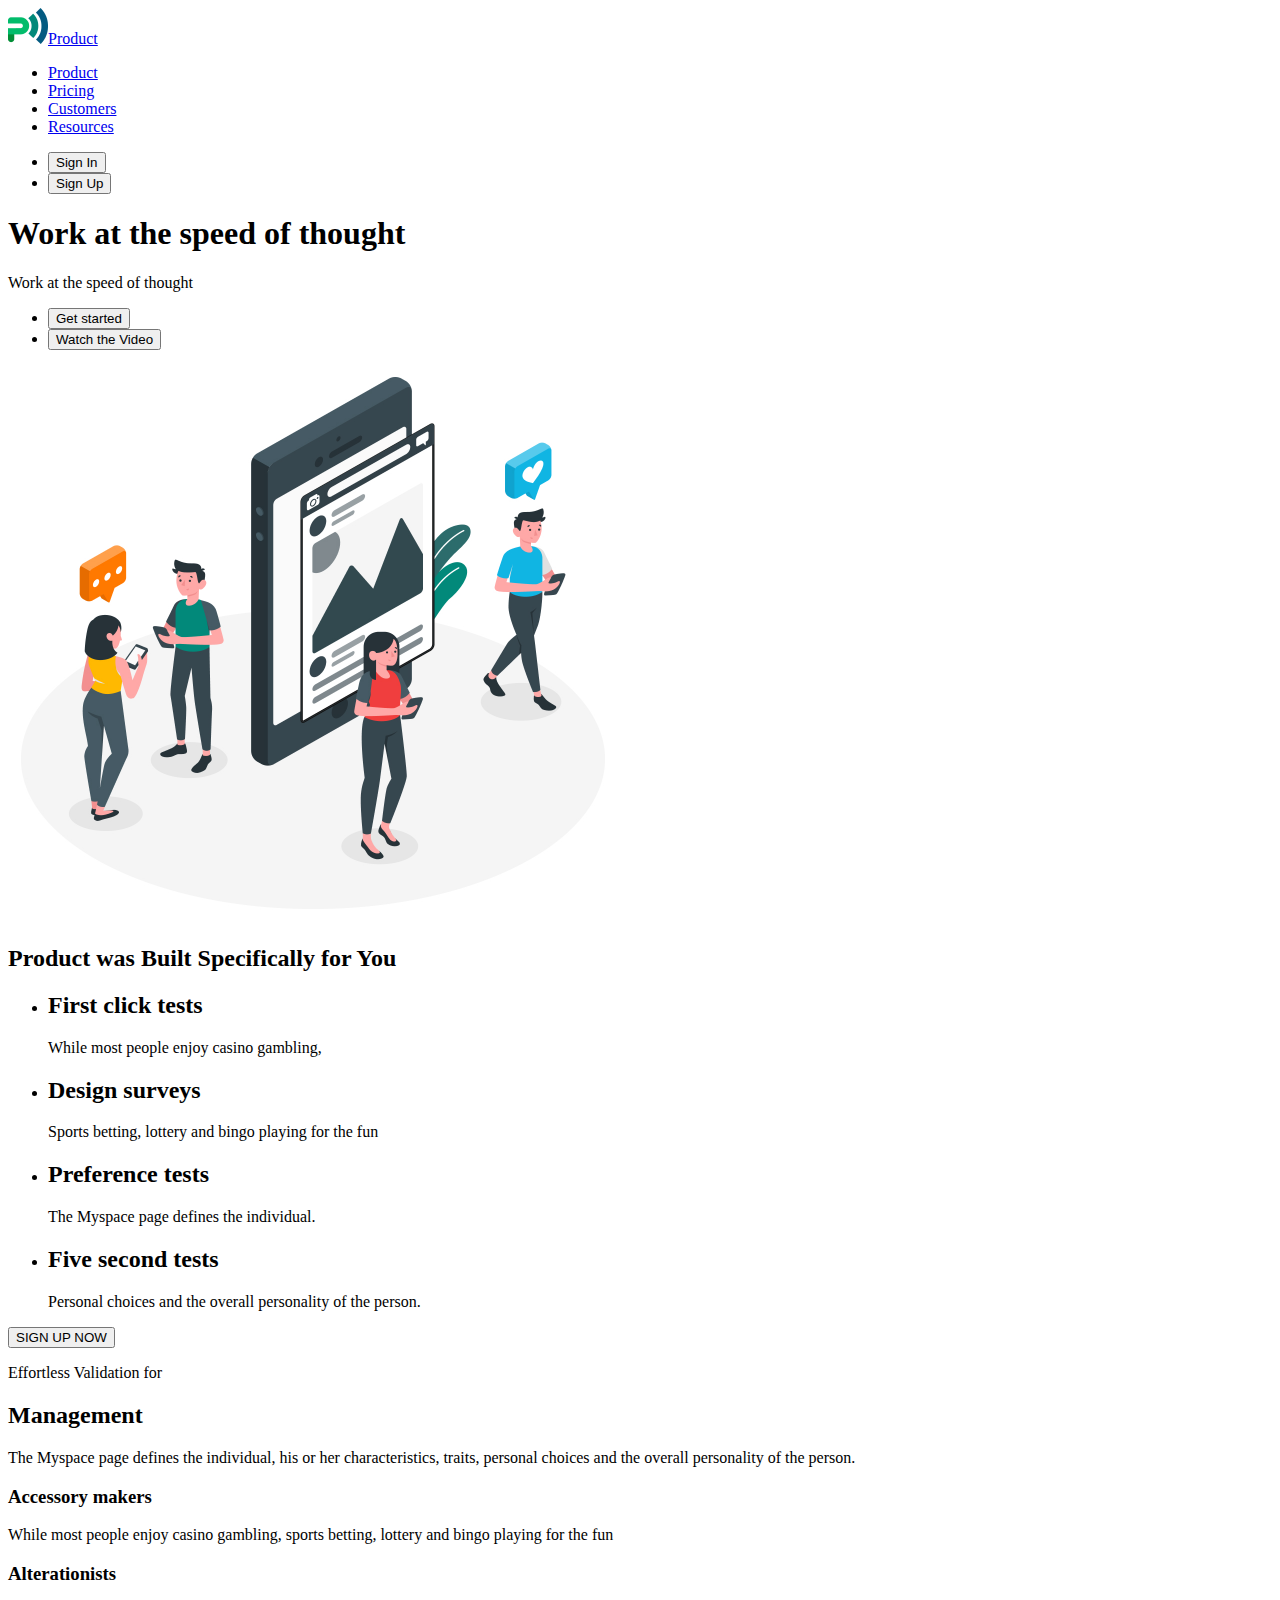
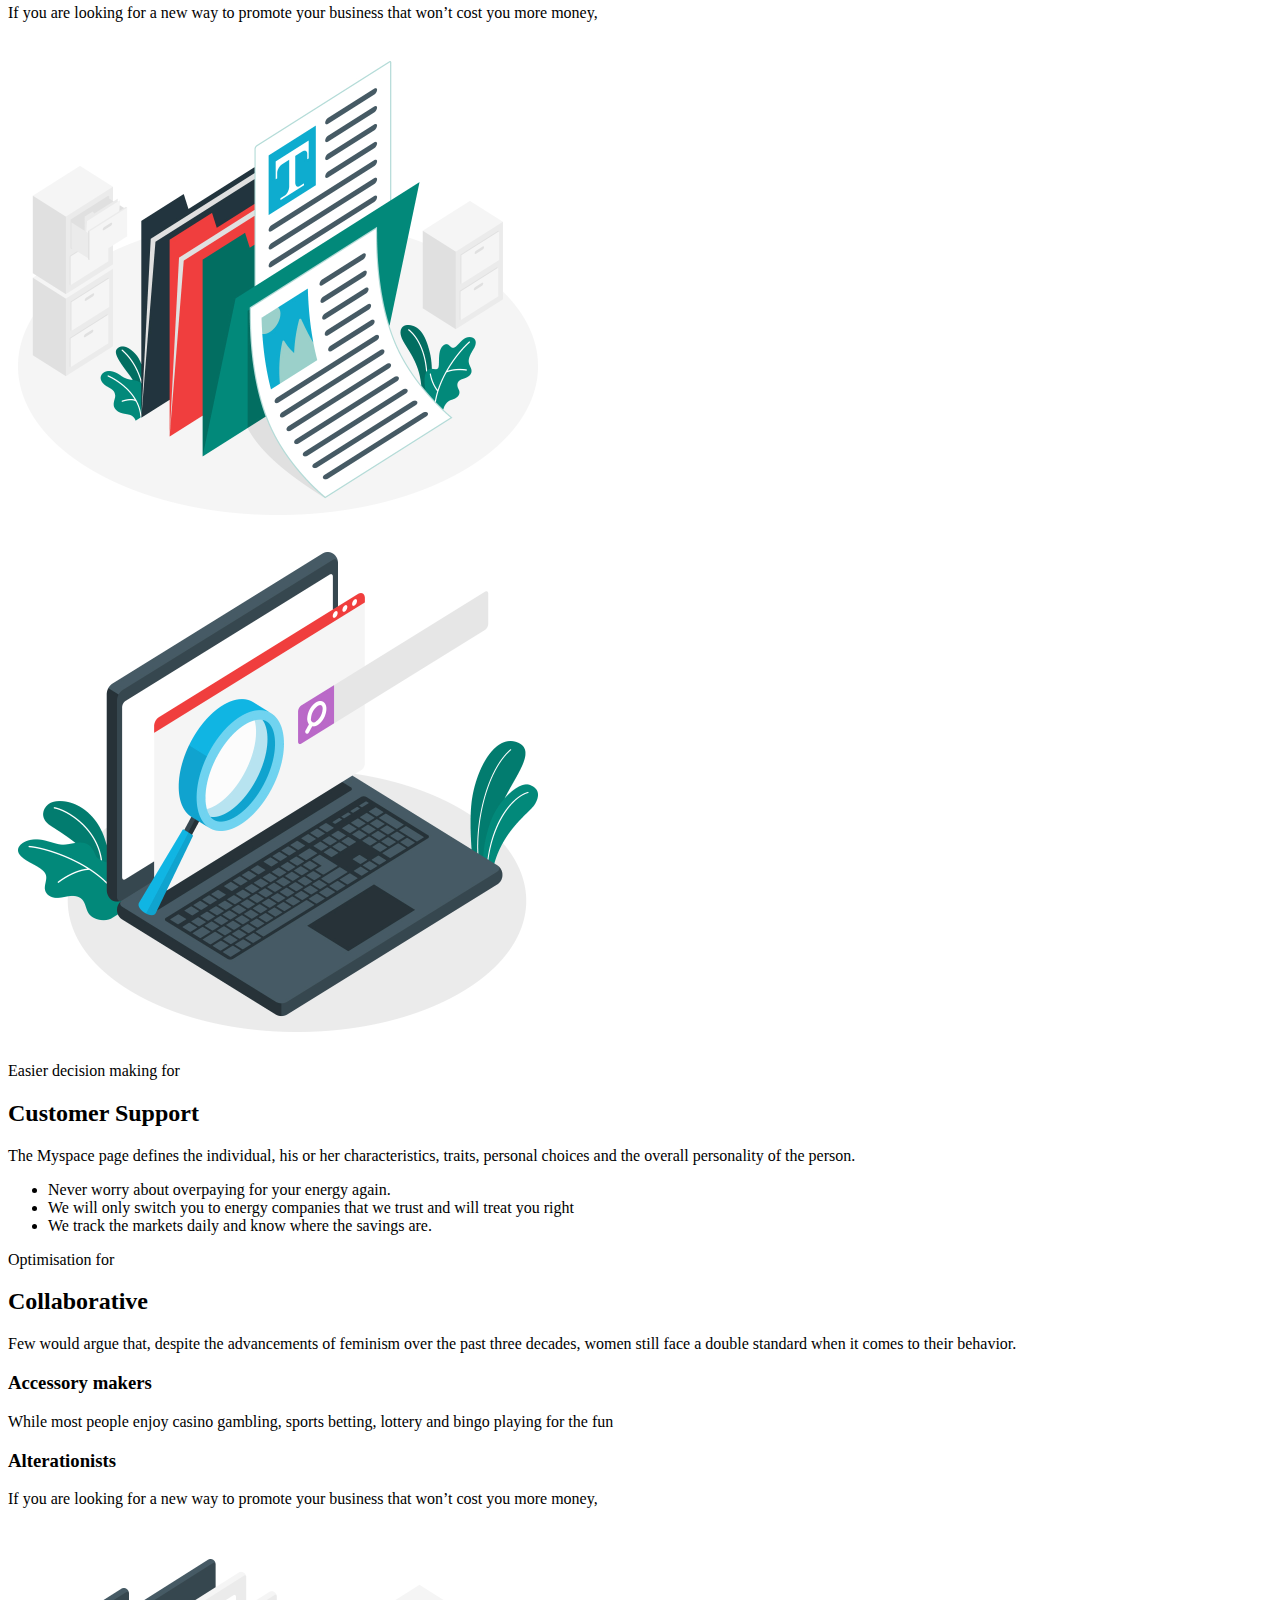
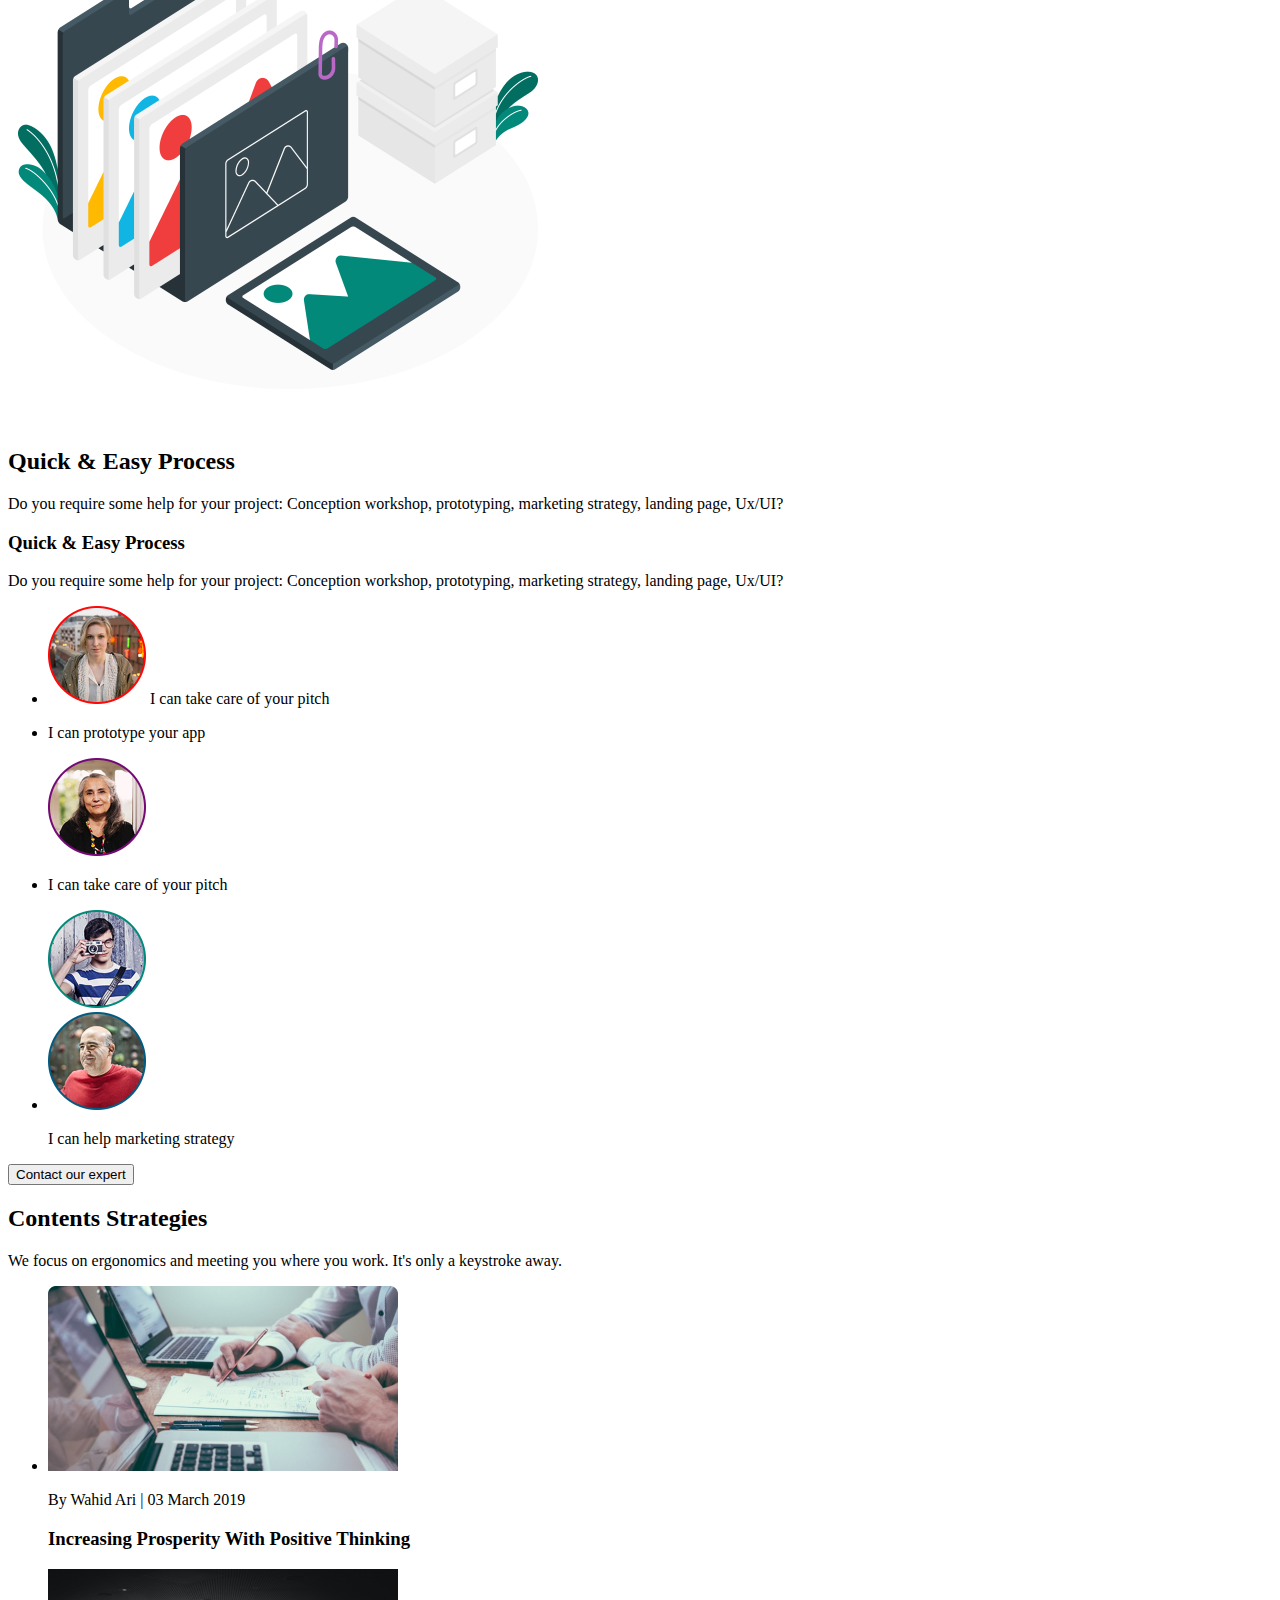
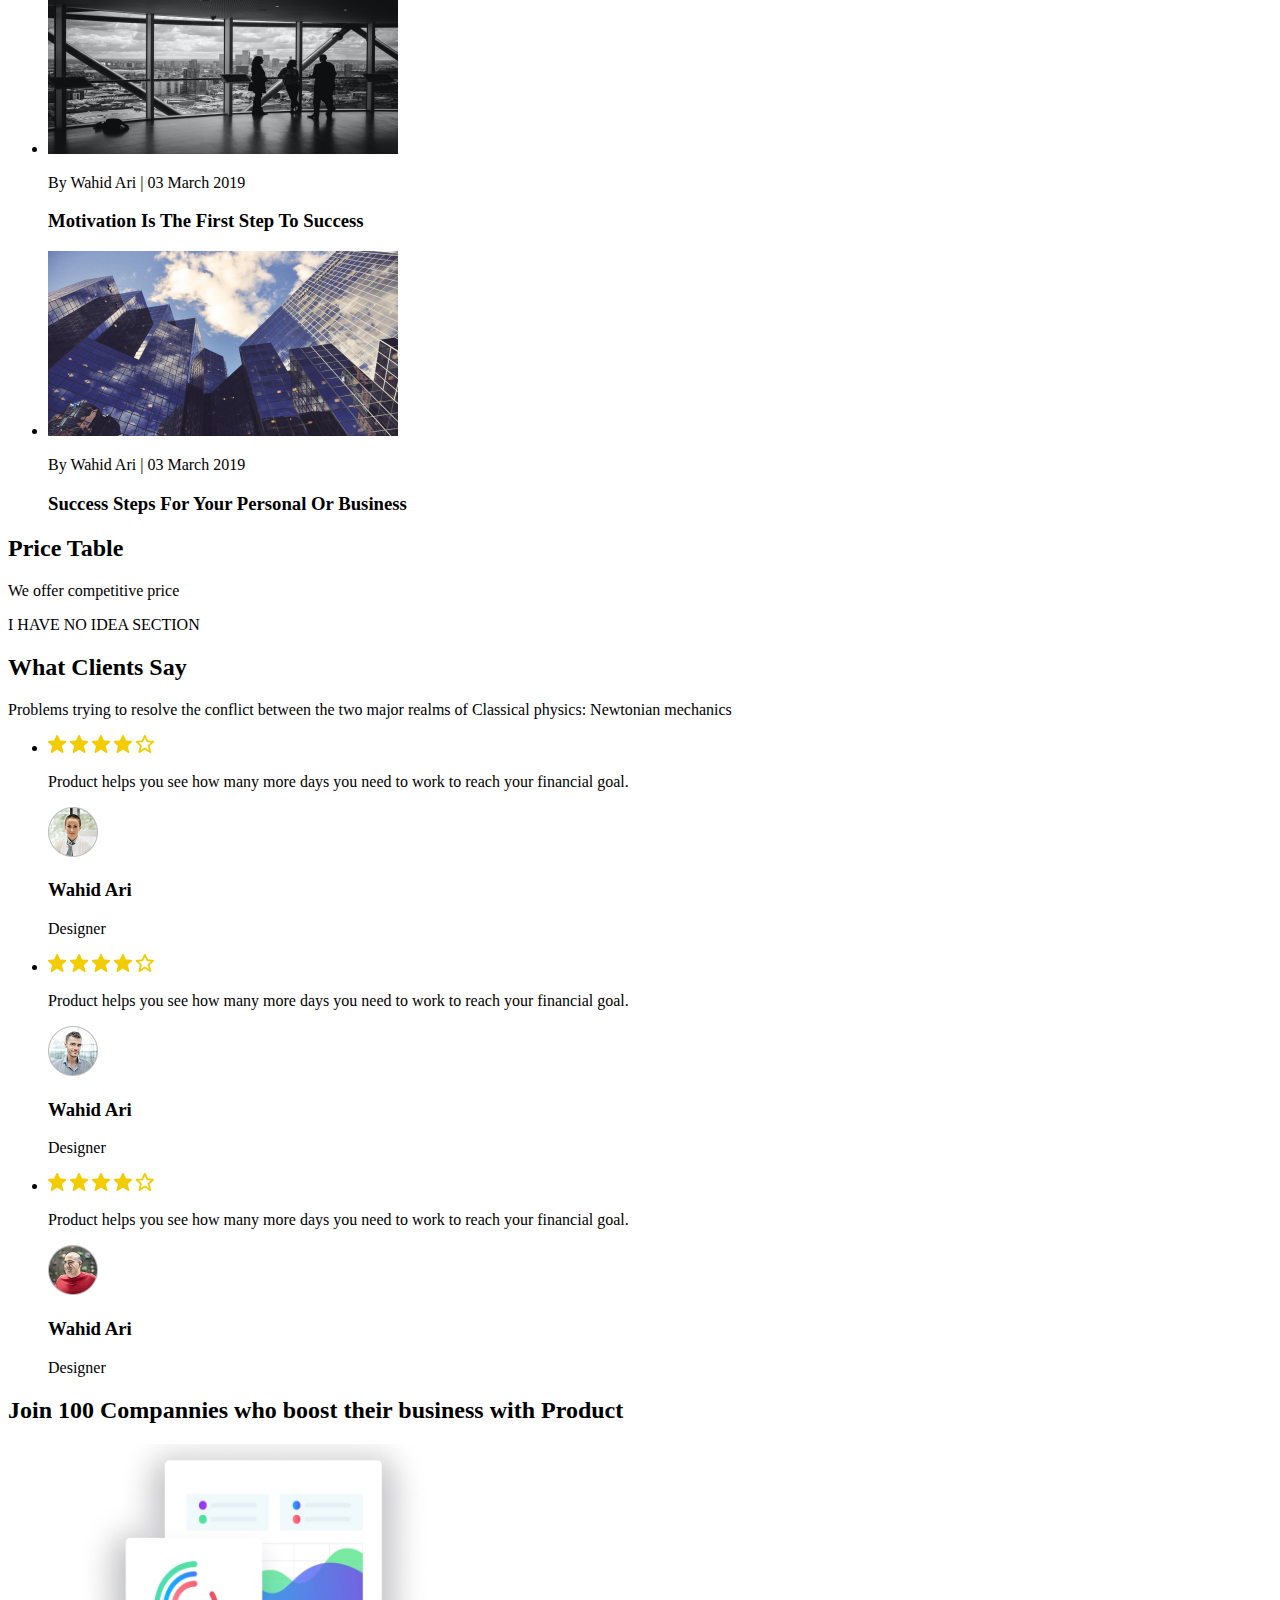
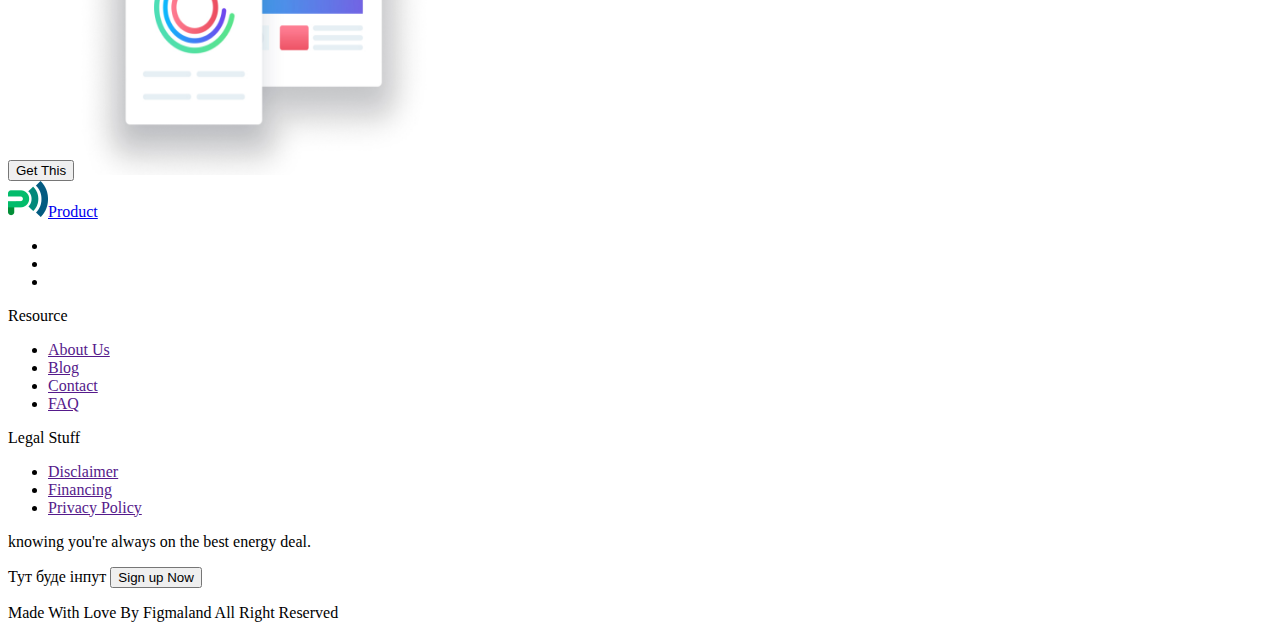
==== index.html @ e7b2290c "add index file" ====
<!DOCTYPE html>
<html lang="en">
  <head>
    <meta charset="UTF-8" />
    <meta name="viewport" content="width=device-width, initial-scale=1.0" />
    <title>Document</title>
  </head>

  <body>
    <header>
      <a href="./index.html"> <img src="./images/logo.jpg" alt="logo" width="40" height="36" />Product </a>
      <nav>
        <ul>
          <li><a href="./index.html">Product</a></li>
          <li><a href="./Pricing.html">Pricing</a></li>
          <li><a href="./Customer.html">Customers</a></li>
          <li><a href="./resources">Resources</a></li>
        </ul>
      </nav>

      <ul>
        <li><button type="button">Sign In</button></li>
        <li><button type="button">Sign Up</button></li>
      </ul>
    </header>

    <main>
      <section>
        <h1>Work at the speed of thought</h1>
        <p>Work at the speed of thought</p>

        <ul>
          <li><button type="button">Get started</button></li>
          <li><button type="button">Watch the Video</button></li>
        </ul>
        <img src="./images/hero-img.jpg" alt="Hero images" width="610" height="555" />
      </section>

      <section>
        <h2>Product was Built Specifically for You</h2>
        <ul>
          <li>
            <h2>First click tests</h2>
            <p>While most people enjoy casino gambling,</p>
          </li>
          <li>
            <h2>Design surveys</h2>
            <p>Sports betting, lottery and bingo playing for the fun</p>
          </li>
          <li>
            <h2>Preference tests</h2>
            <p>The Myspace page defines the individual.</p>
          </li>
          <li>
            <h2>Five second tests</h2>
            <p>Personal choices and the overall personality of the person.</p>
          </li>
        </ul>
        <button type="button">SIGN UP NOW</button>
      </section>

      <section>
        <p>Effortless Validation for</p>
        <h2>Management</h2>
        <p>
          The Myspace page defines the individual, his or her characteristics, traits, personal choices and the overall personality of the person.
        </p>
        <h3>Accessory makers</h3>
        <p>While most people enjoy casino gambling, sports betting, lottery and bingo playing for the fun</p>
        <h3>Alterationists</h3>
        <p>If you are looking for a new way to promote your business that won’t cost you more money,</p>
        <img src="./images/management-img.jpg" alt="management" width="540" height="500" />
      </section>

      <section>
        <img src="./images/support-img.jpg" alt="support" width="540" height="500" />
        <p>Easier decision making for</p>
        <h2>Customer Support</h2>
        <p>
          The Myspace page defines the individual, his or her characteristics, traits, personal choices and the overall personality of the person.
        </p>
        <ul>
          <li>Never worry about overpaying for your energy again.</li>
          <li>We will only switch you to energy companies that we trust and will treat you right</li>
          <li>We track the markets daily and know where the savings are.</li>
        </ul>
      </section>

      <section>
        <p>Optimisation for</p>
        <h2>Collaborative</h2>
        <p>
          Few would argue that, despite the advancements of feminism over the past three decades, women still face a double standard when it comes to
          their behavior.
        </p>
        <h3>Accessory makers</h3>
        <p>While most people enjoy casino gambling, sports betting, lottery and bingo playing for the fun</p>
        <h3>Alterationists</h3>
        <p>If you are looking for a new way to promote your business that won’t cost you more money,</p>
        <img src="./images/collaboration-img.jpg" alt="collaboration" width="540" height="500" />
      </section>

      <section>
        <h2>Quick & Easy Process</h2>
        <p>Do you require some help for your project: Conception workshop, prototyping, marketing strategy, landing page, Ux/UI?</p>
      </section>

      <section>
        <h3>Quick & Easy Process</h3>
        <p>Do you require some help for your project: Conception workshop, prototyping, marketing strategy, landing page, Ux/UI?</p>
        <ul>
          <li><img src="./images/avatar.jpg" alt="photo" width="98" height="98" /> I can take care of your pitch</li>
          <li>
            <p>I can prototype your app</p>
            <img src="./images/avatar2.jpg" alt="woman`s photo" width="98" height="98" />
          </li>
          <li>
            <p>I can take care of your pitch</p>
            <img src="./images/avatar3.jpg" alt="boy`s photo" width="98" height="98" />
          </li>
          <li>
            <img src="./images/avatar4.jpg" alt="man`s photo" width="98" height="98" />
            <p>I can help marketing strategy</p>
          </li>
        </ul>
        <button type="button">Contact our expert</button>
      </section>
      <section>
        <h2>Contents Strategies</h2>
        <p>We focus on ergonomics and meeting you where you work. It's only a keystroke away.</p>
        <ul>
          <li>
            <img src="./images/bitmap1.jpg" alt="computers" width="350" height="185" />
            <p>By Wahid Ari | 03 March 2019</p>
            <h3>Increasing Prosperity With Positive Thinking</h3>
          </li>

          <li>
            <img src="./images/Bitmap2.jpg" alt="office" width="350" height="185" />
            <p>By Wahid Ari | 03 March 2019</p>
            <h3>Motivation Is The First Step To Success</h3>
          </li>

          <li>
            <img src="./images/Bitmap3.jpg" alt="buildings" width="350" height="185" />
            <p>By Wahid Ari | 03 March 2019</p>
            <h3>Success Steps For Your Personal Or Business</h3>
          </li>
        </ul>
      </section>

      <section>
        <h2>Price Table</h2>
        <p>We offer competitive price</p>
        I HAVE NO IDEA SECTION
      </section>

      <section>
        <h2>What Clients Say</h2>
        <p>Problems trying to resolve the conflict between the two major realms of Classical physics: Newtonian mechanics</p>
        <ul>
          <li>
            <img src="./images/stars.jpg" alt="4stars" width="106" height="18" />
            <p>Product helps you see how many more days you need to work to reach your financial goal.</p>
            <img src="./images/designer1.jpg" alt="designer girl" width="50" height="50" />
            <h3>Wahid Ari</h3>
            <p>Designer</p>
          </li>
          <li>
            <img src="./images/stars.jpg" alt="4stars" width="106" height="18" />
            <p>Product helps you see how many more days you need to work to reach your financial goal.</p>
            <img src="./images/designer2.jpg" alt="designer girl" width="50" height="50" />
            <h3>Wahid Ari</h3>
            <p>Designer</p>
          </li>

          <li>
            <img src="./images/stars.jpg" alt="4stars" width="106" height="18" />
            <p>Product helps you see how many more days you need to work to reach your financial goal.</p>
            <img src="./images/designer3.jpg" alt="designer girl" width="50" height="50" />
            <h3>Wahid Ari</h3>
            <p>Designer</p>
          </li>
        </ul>
      </section>

      <section>
        <h2>Join 100 Compannies who boost their business with Product</h2>
        <button type="button">Get This</button>
        <img src="./images/graphics.jpg" alt="graphics" width="351" height="331" />
      </section>
    </main>

    <footer>
      <a href="./index.html"> <img src="./images/logo.jpg" alt="logo" width="40" height="36" />Product </a>

      <!-- Icons -->
      <ul>
        <li>
          <a href="" target="_blank" rel="nofollow noreferrer noopener" aria-label="instagram"></a>
        </li>
        <li>
          <a href="" target="_blank" rel="nofollow noreferrer noopener" aria-label="facebook"></a>
        </li>
        <li>
          <a href="" target="_blank" rel="nofollow noreferrer noopener" aria-label="twitter"></a>
        </li>
      </ul>

      <nav>
        <p>Resource</p>
        <ul>
          <li><a href="">About Us</a></li>
          <li><a href="">Blog</a></li>
          <li><a href="">Contact</a></li>
          <li><a href="">FAQ</a></li>
        </ul>

        <div>
          <p>Legal Stuff</p>
          <ul>
            <li><a href="">Disclaimer</a></li>
            <li><a href="">Financing</a></li>
            <li><a href="">Privacy Policy</a></li>
          </ul>
        </div>
      </nav>

      <div>
        <p>knowing you're always on the best energy deal.</p>

        <form>
          Тут буде інпут
          <button type="submit">Sign up Now</button>
        </form>
      </div>

      <p>Made With Love By Figmaland All Right Reserved</p>
    </footer>
  </body>
</html>
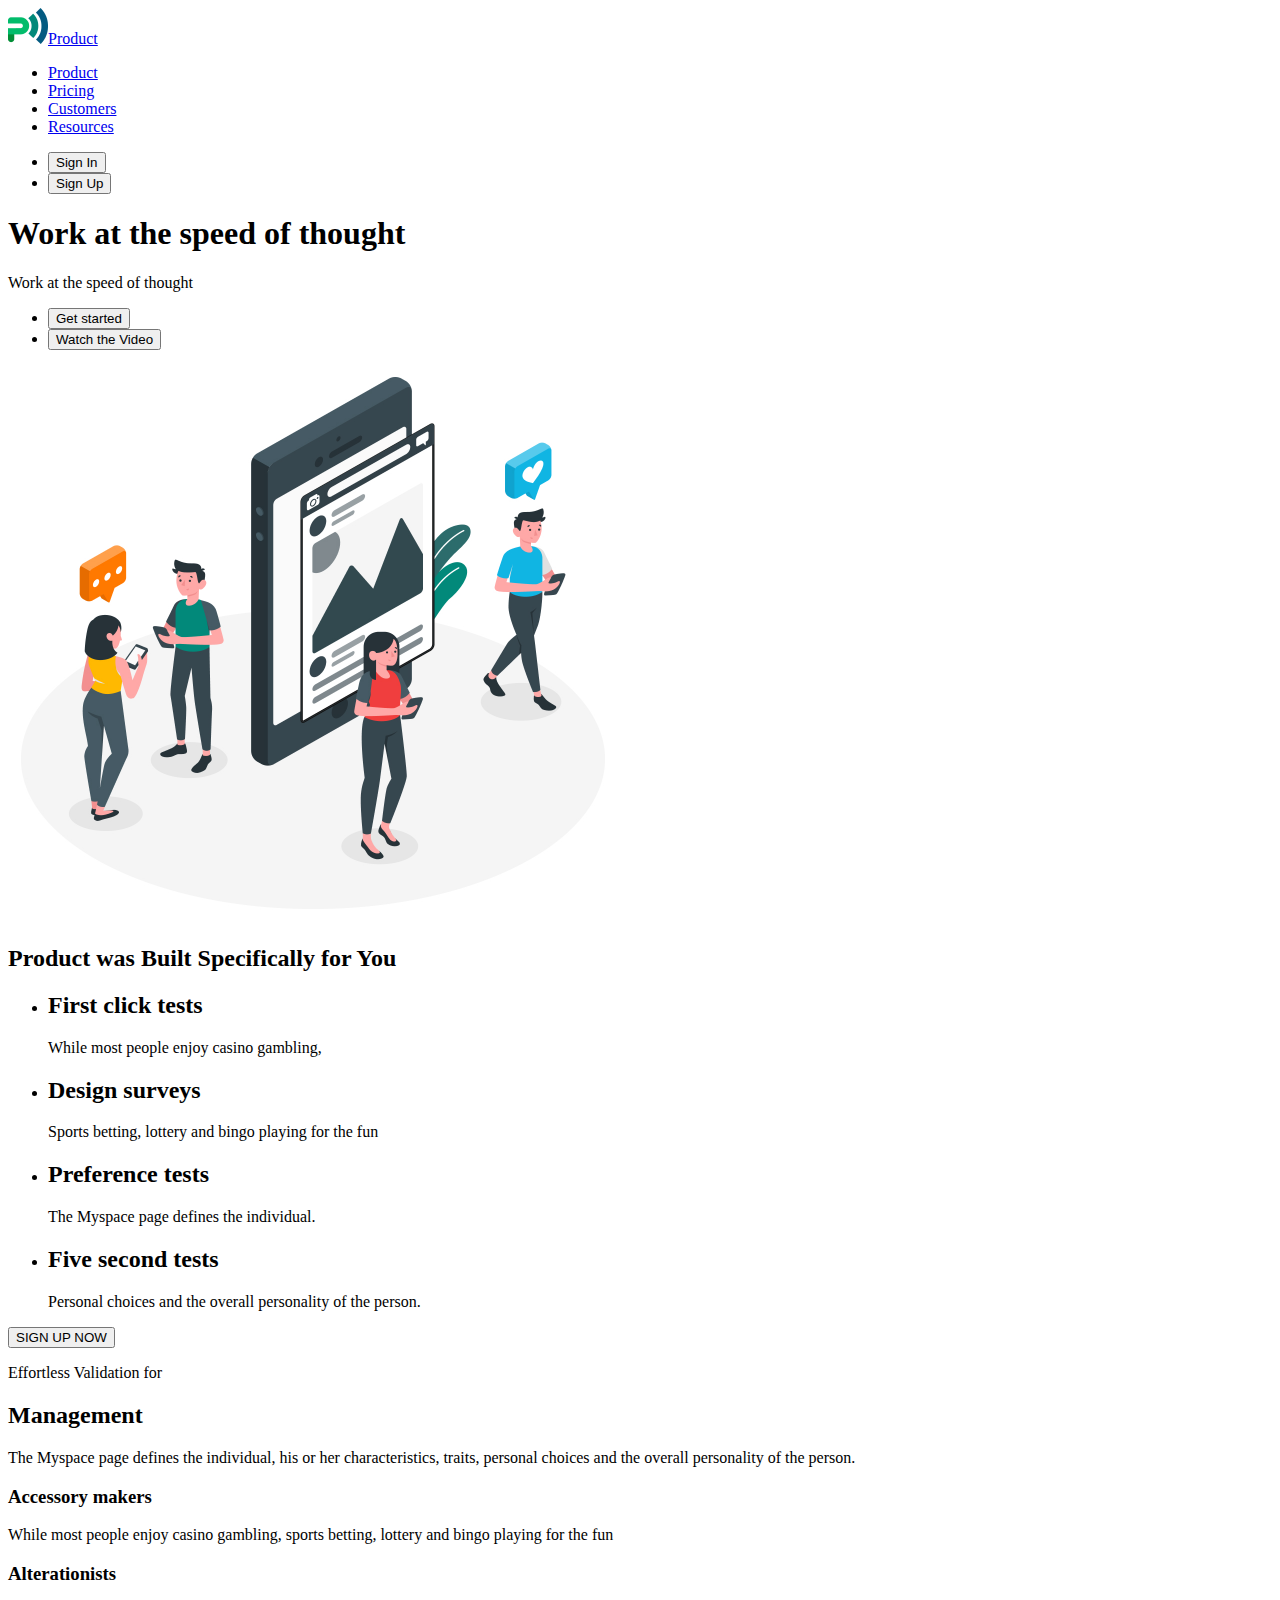
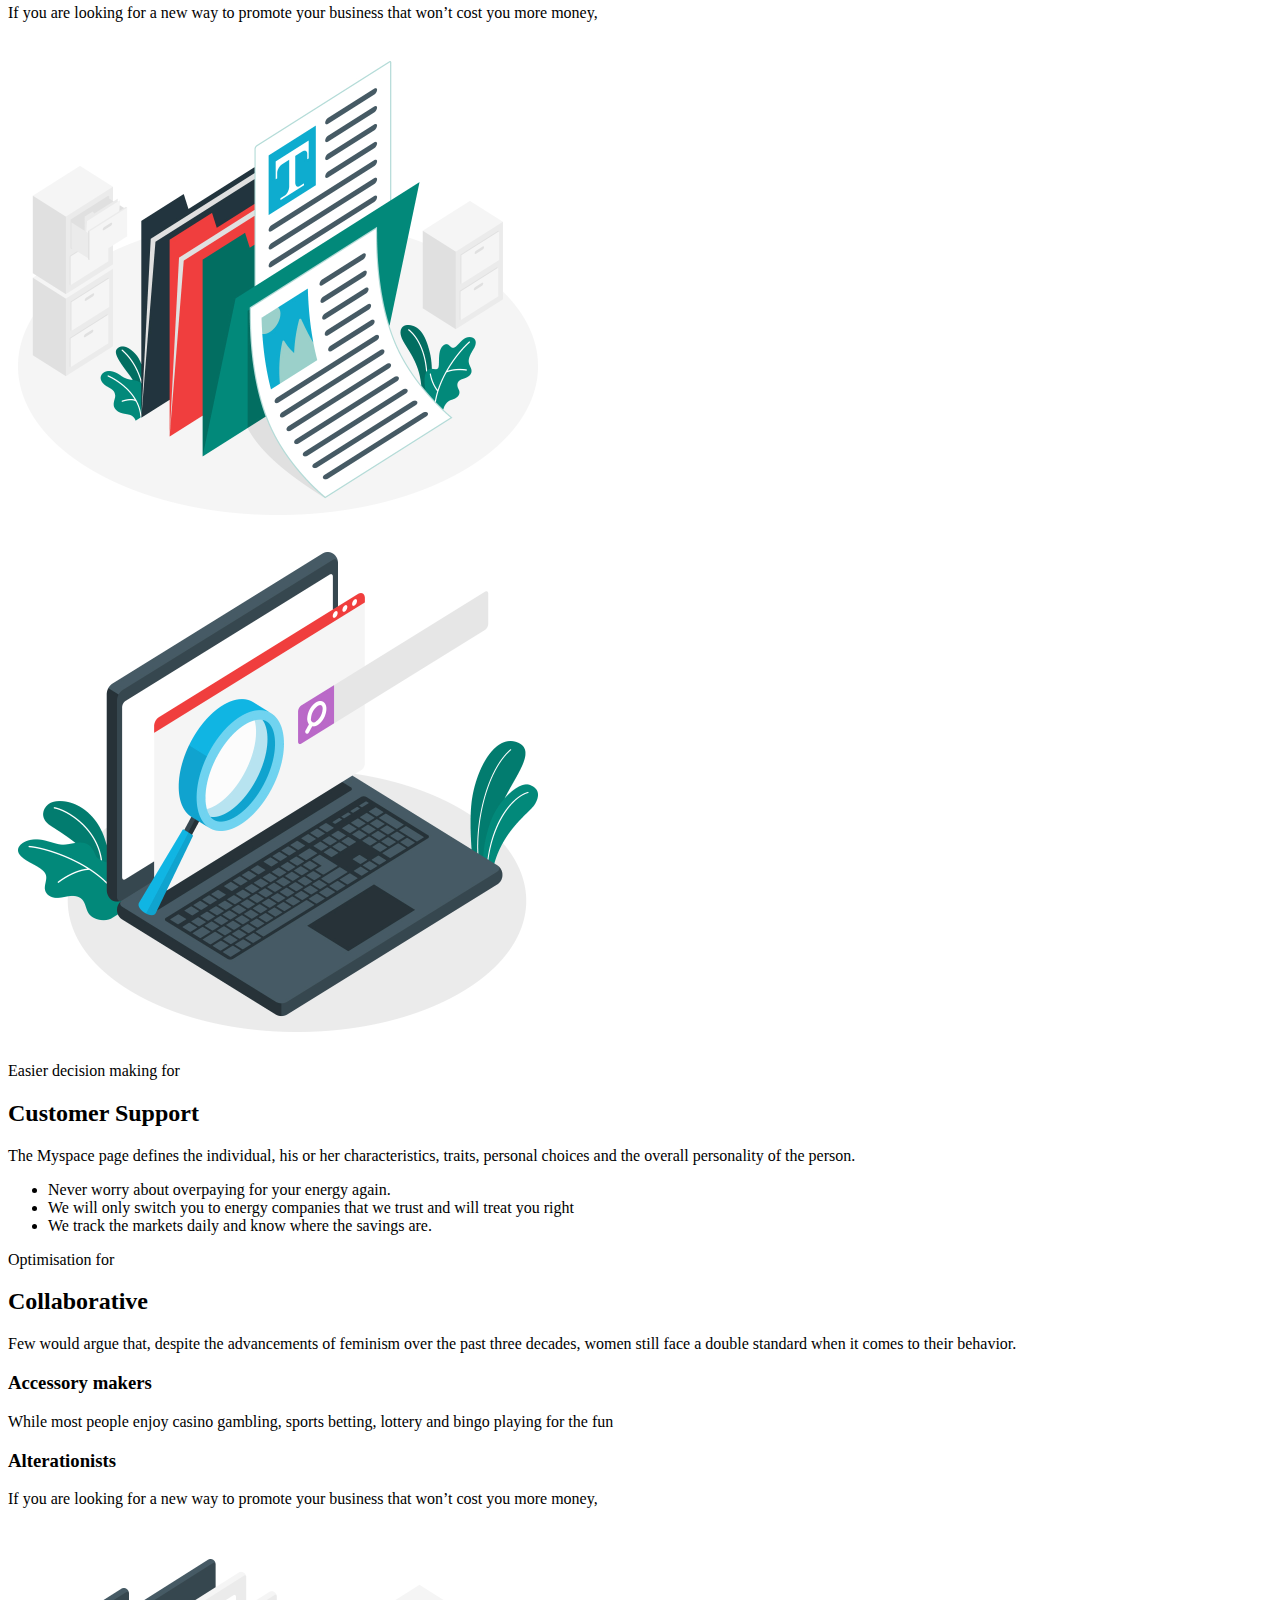
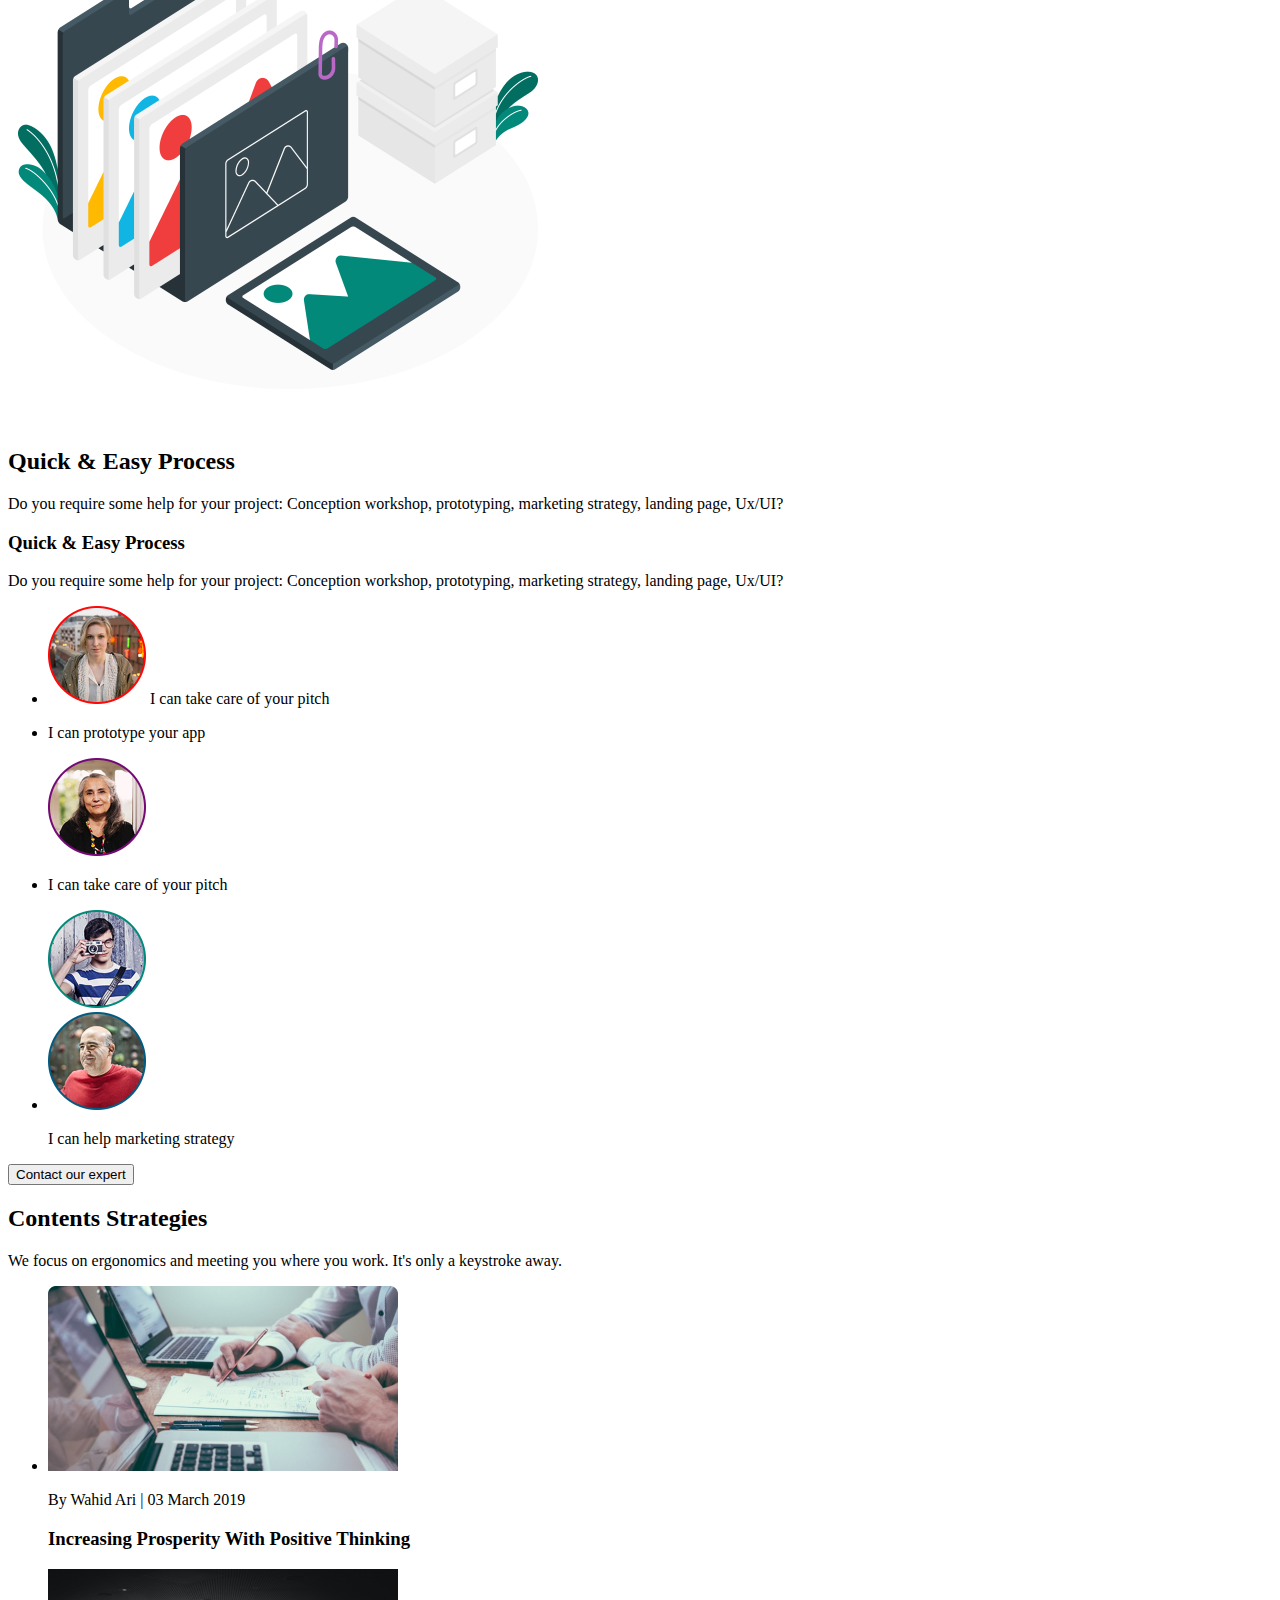
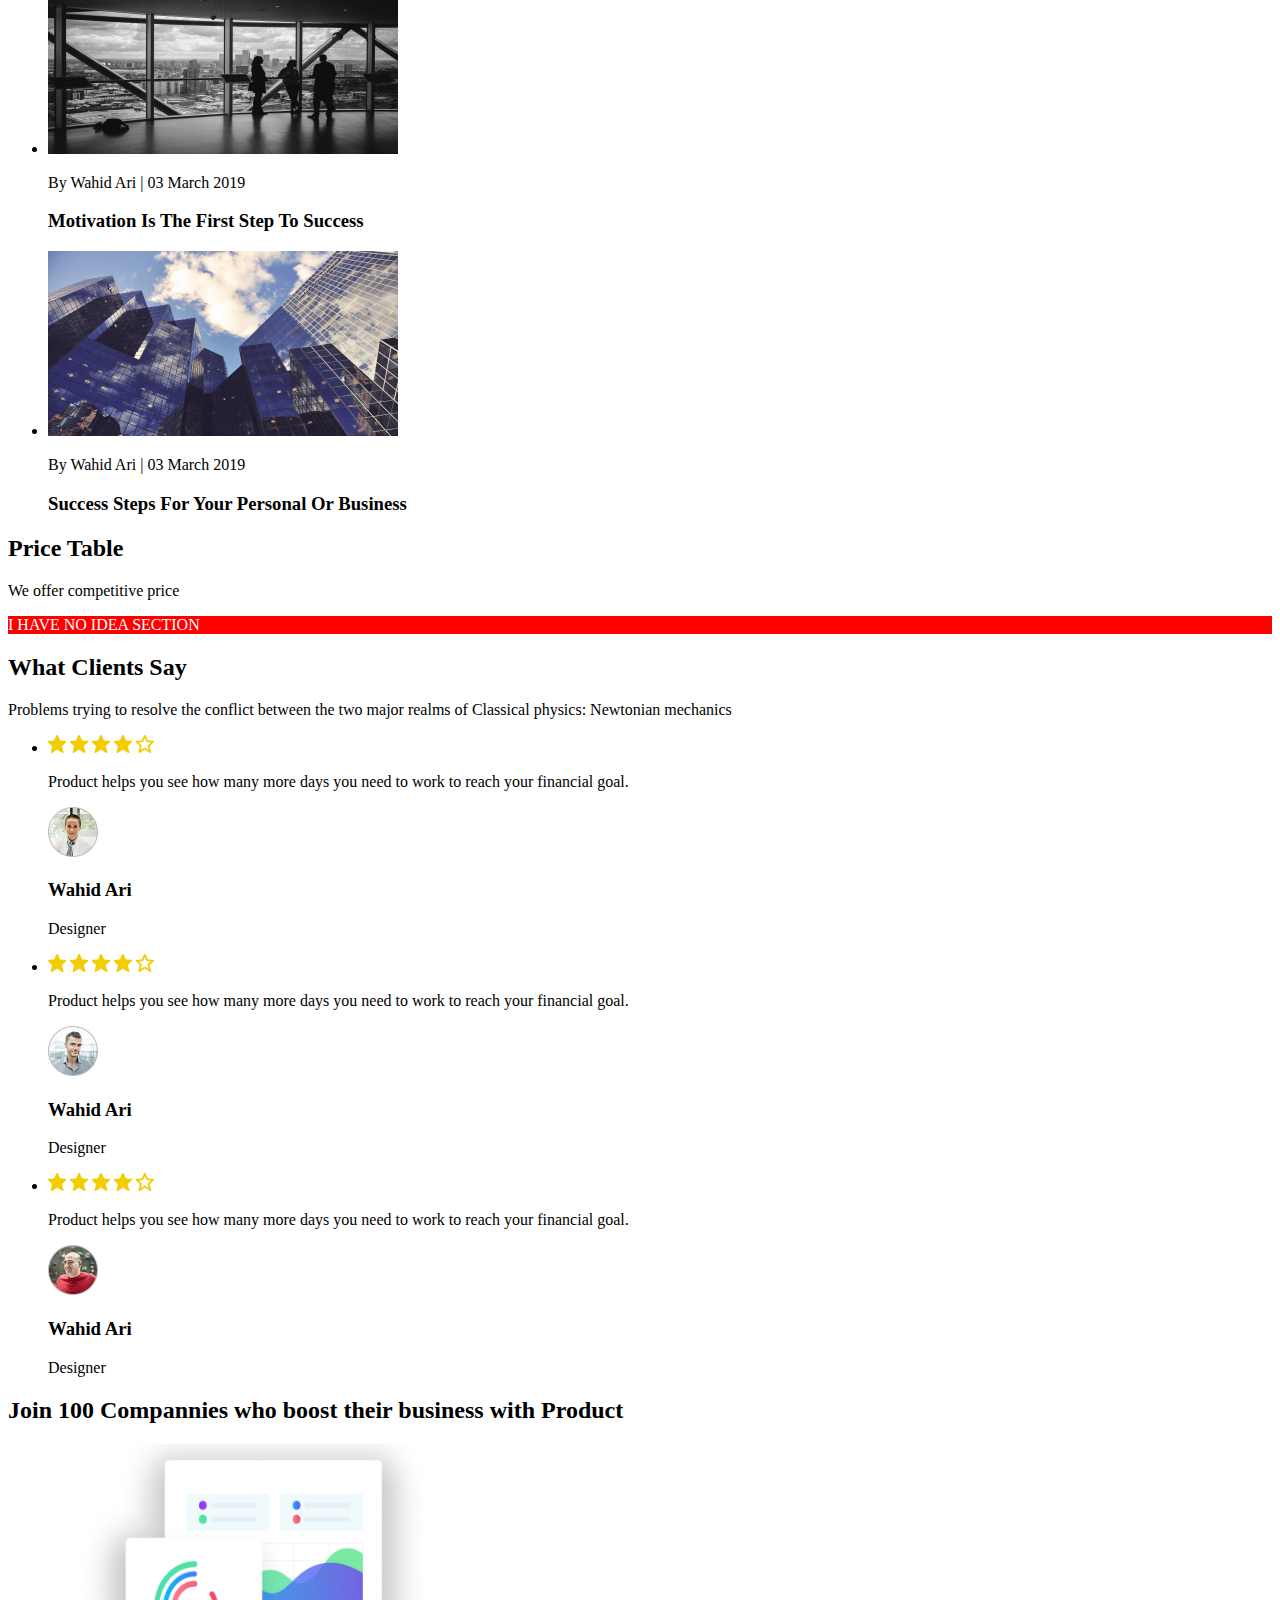
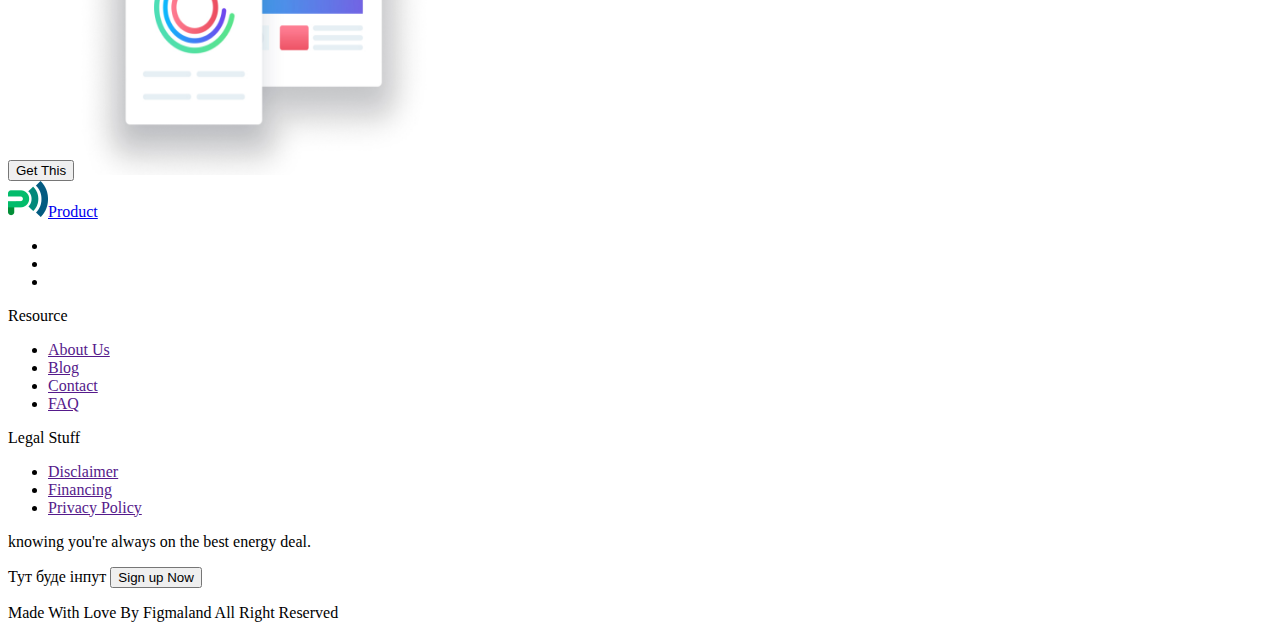
==== commit 696f8e47: "add index file" ====
--- a/index.html
+++ b/index.html
@@ -3,6 +3,7 @@
   <head>
     <meta charset="UTF-8" />
     <meta name="viewport" content="width=device-width, initial-scale=1.0" />
+    <link rel="stylesheet" href="./css/styles.css" />
     <title>Document</title>
   </head>
 
@@ -152,7 +153,7 @@
       <section>
         <h2>Price Table</h2>
         <p>We offer competitive price</p>
-        I HAVE NO IDEA SECTION
+        <p class="idk">I HAVE NO IDEA SECTION</p>
       </section>
 
       <section>
--- a/css/styles.css
+++ b/css/styles.css
@@ -0,0 +1,4 @@
+.idk {
+  background-color: red;
+  color: white;
+}
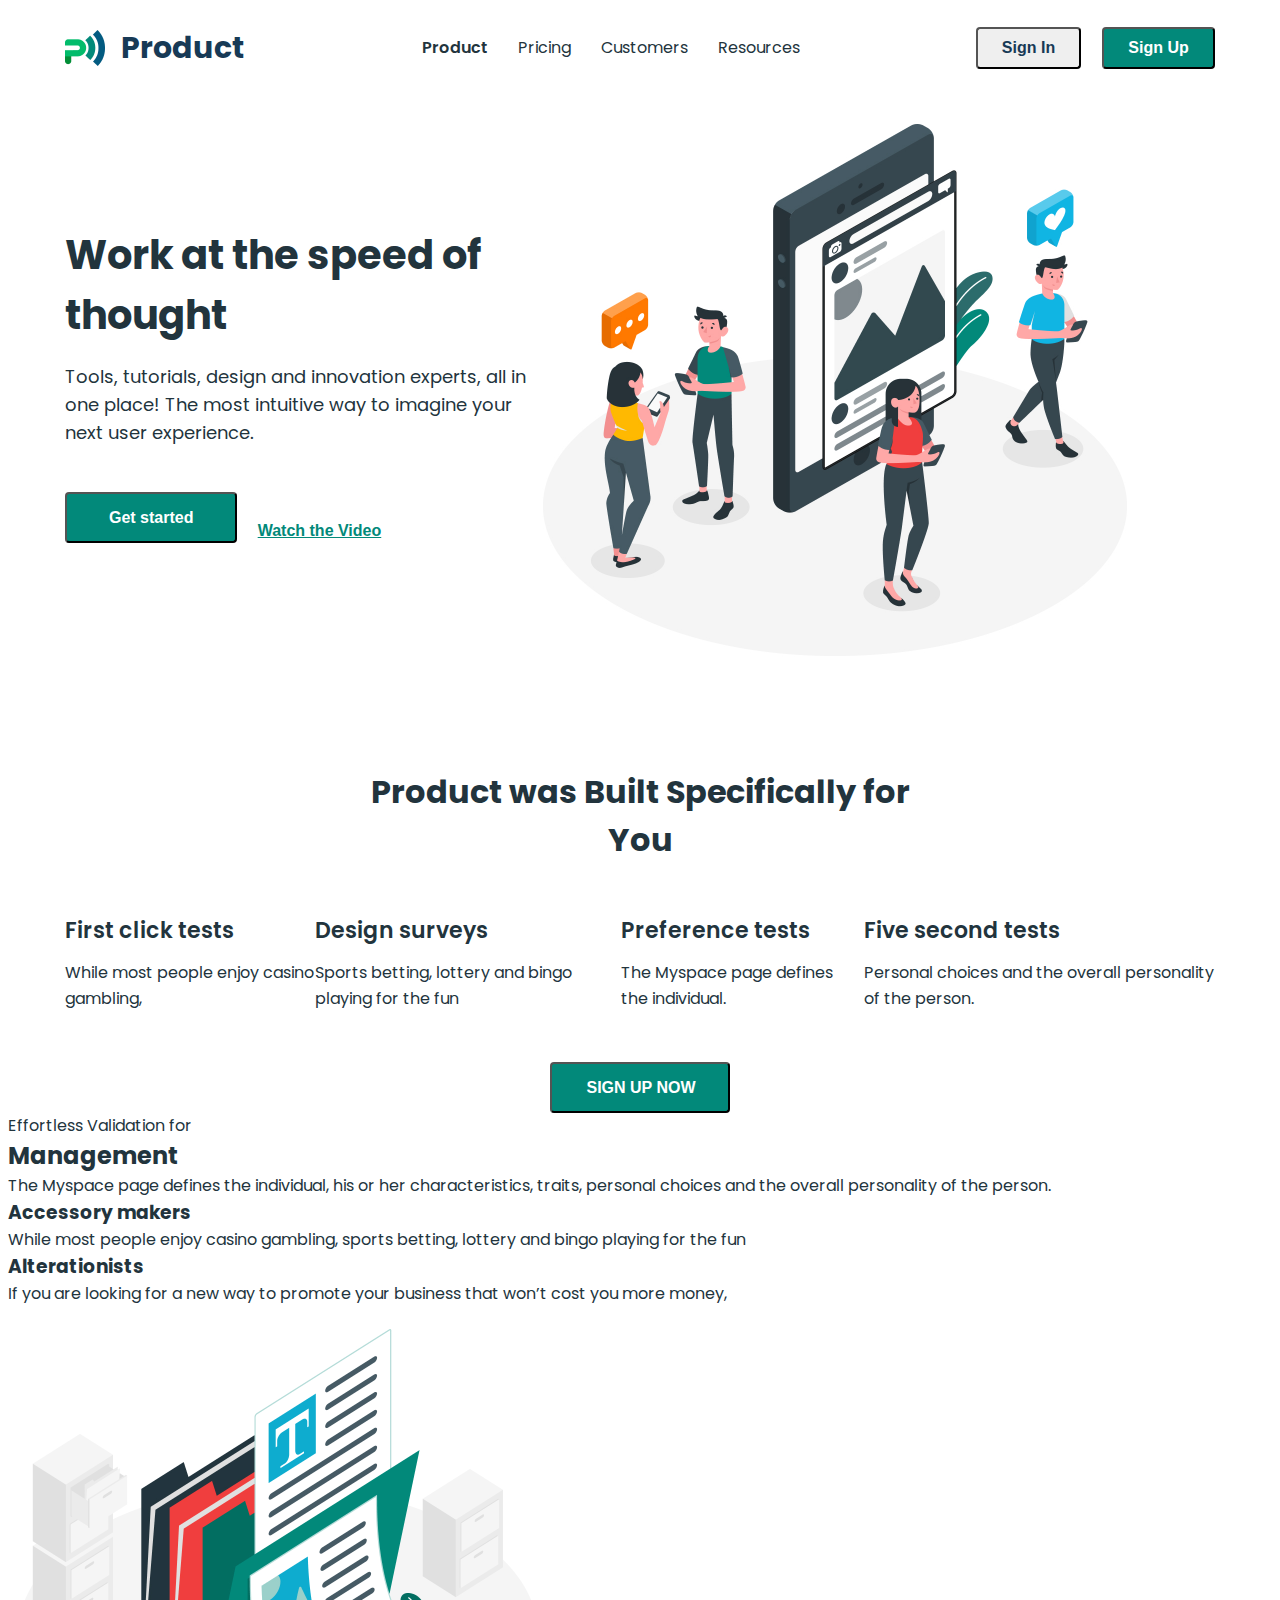
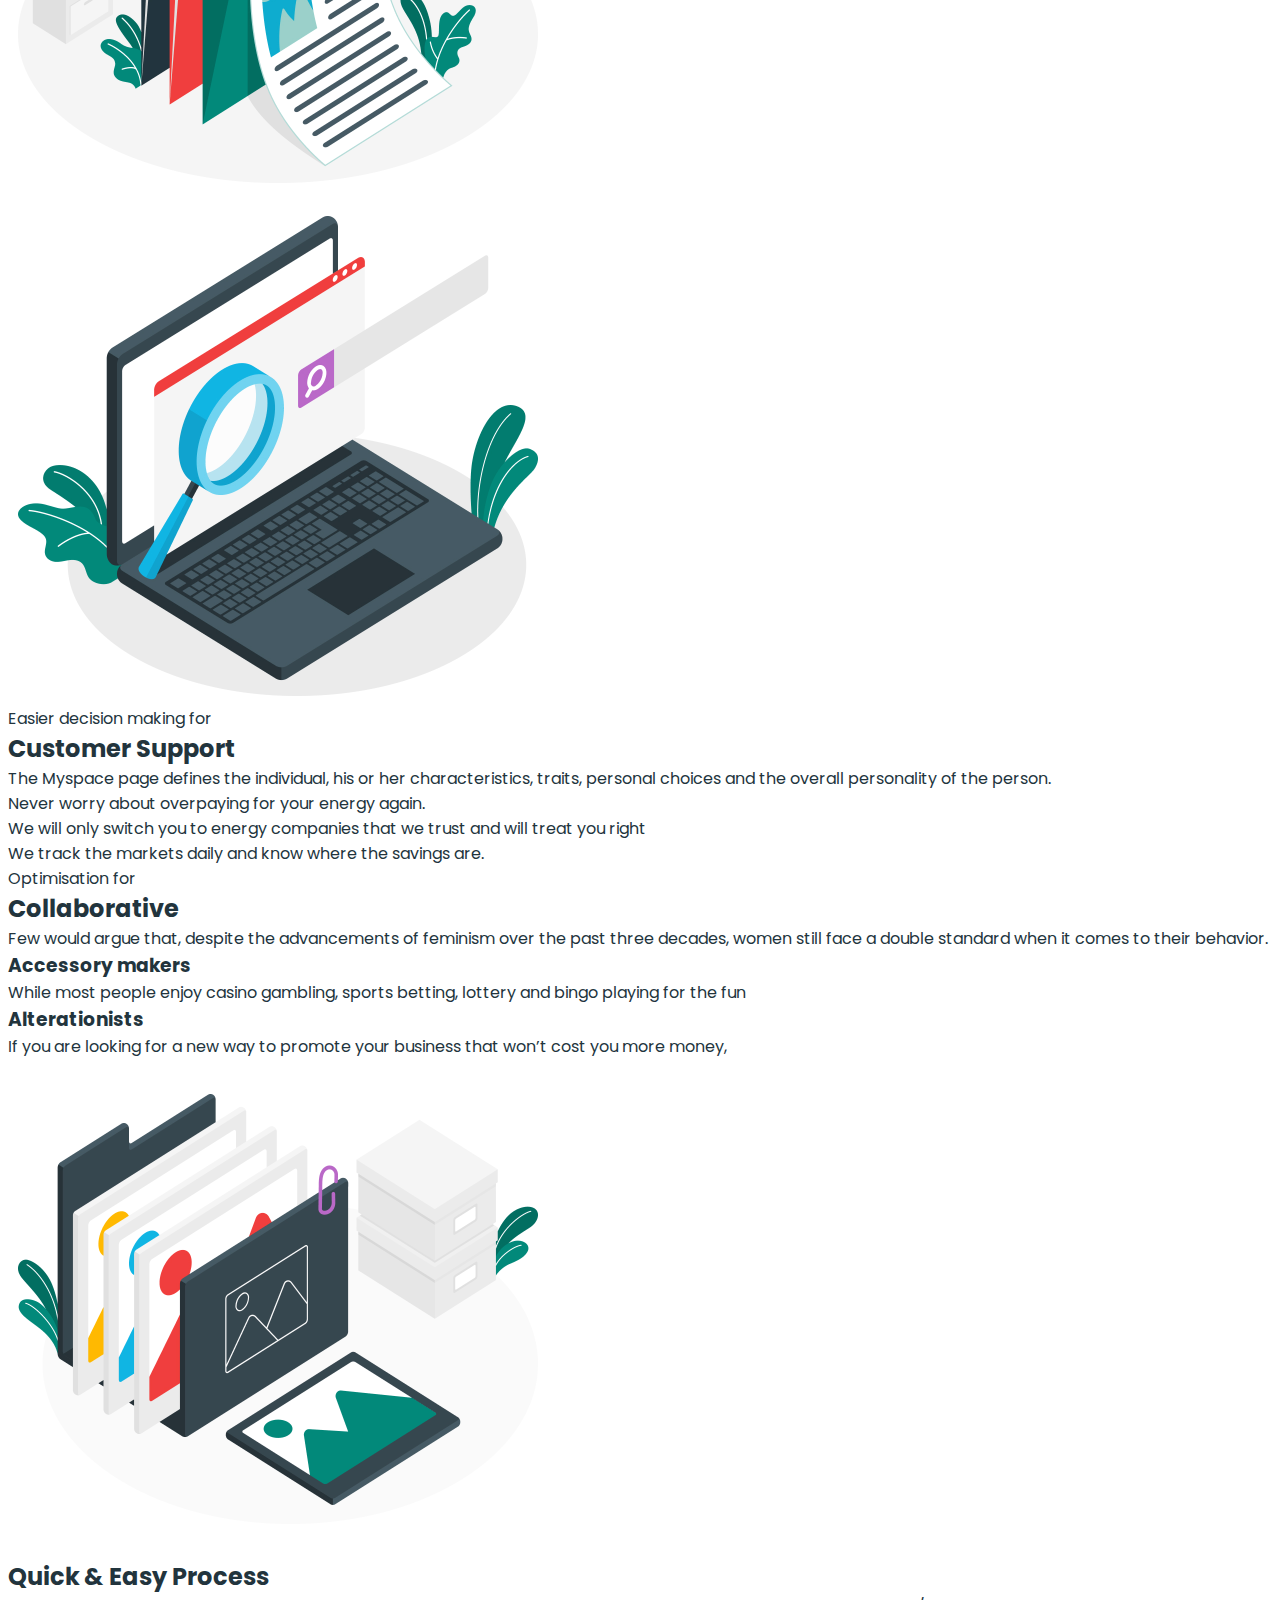
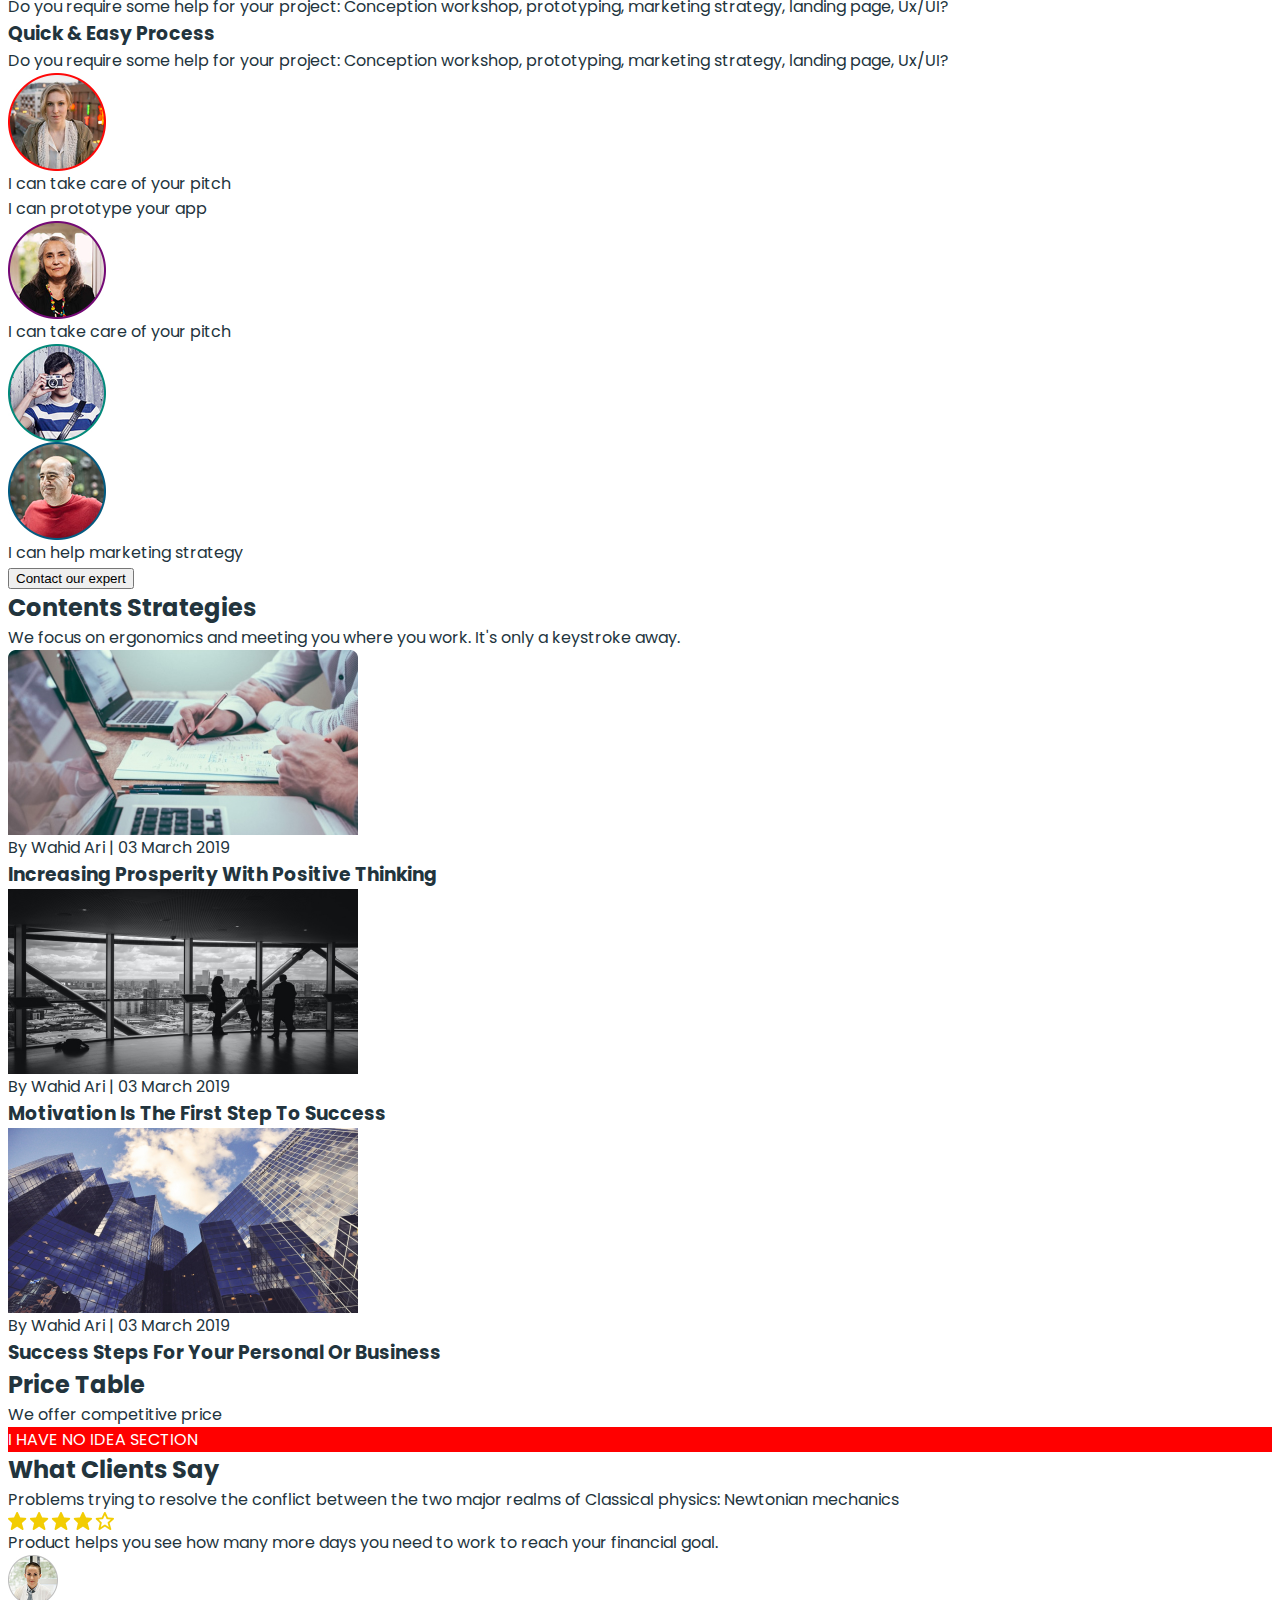
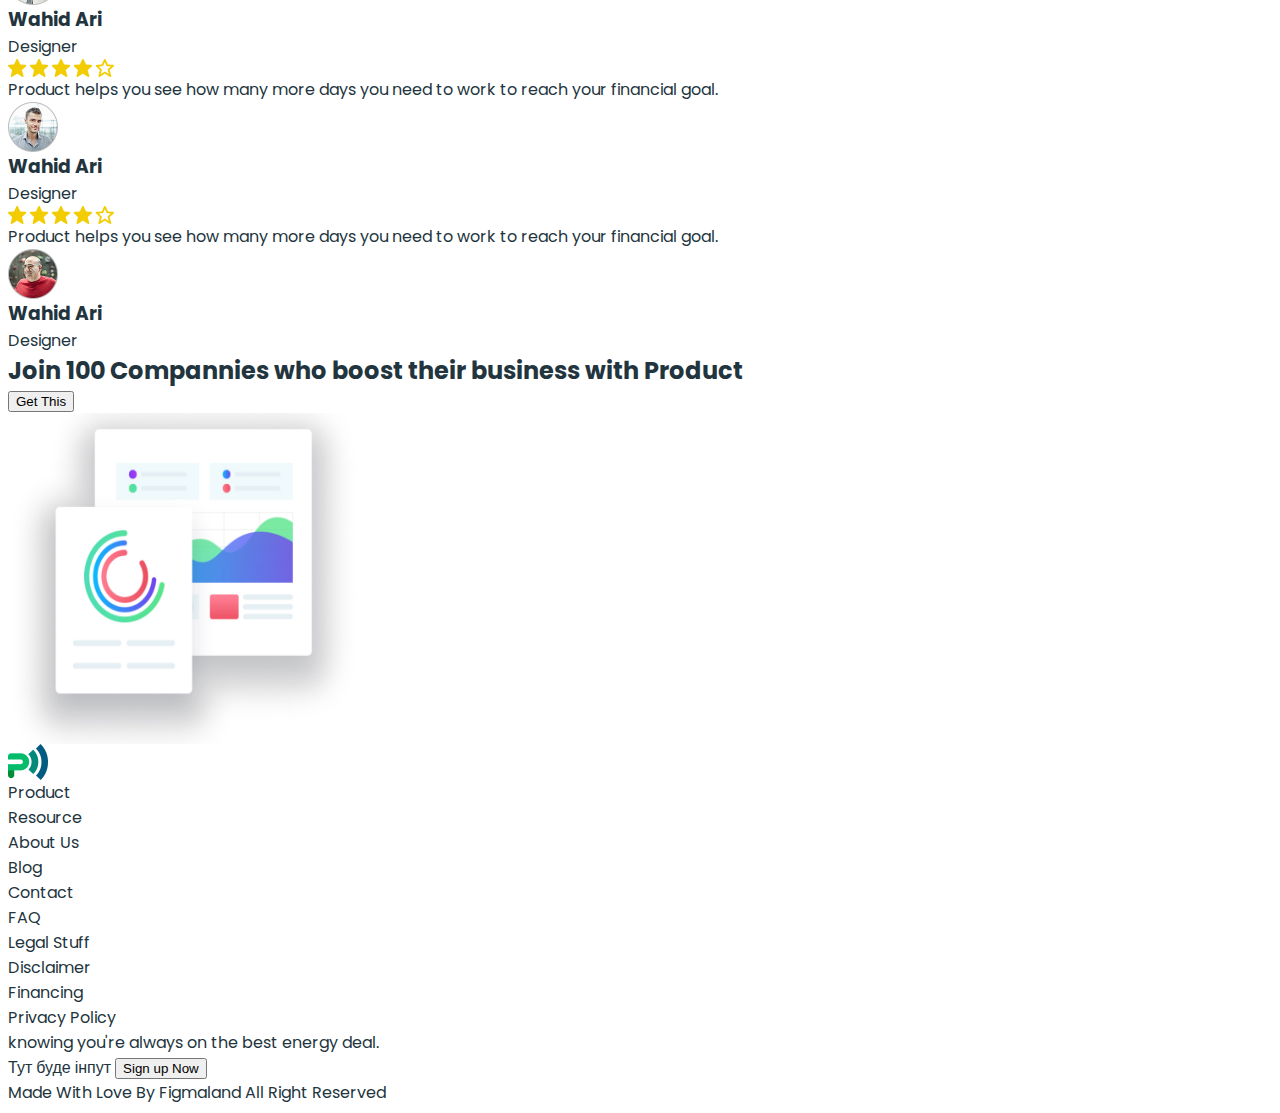
==== commit 9a9bf9ad: "add index file" ====
--- a/index.html
+++ b/index.html
@@ -1,242 +1,274 @@
 <!DOCTYPE html>
 <html lang="en">
-  <head>
-    <meta charset="UTF-8" />
-    <meta name="viewport" content="width=device-width, initial-scale=1.0" />
-    <link rel="stylesheet" href="./css/styles.css" />
-    <title>Document</title>
-  </head>
-
-  <body>
-    <header>
-      <a href="./index.html"> <img src="./images/logo.jpg" alt="logo" width="40" height="36" />Product </a>
+
+<head>
+  <meta charset="UTF-8" />
+  <meta name="viewport" content="width=device-width, initial-scale=1.0" />
+  <link rel="preconnect" href="https://fonts.googleapis.com">
+  <link rel="preconnect" href="https://fonts.gstatic.com" crossorigin>
+  <link
+    href="https://fonts.googleapis.com/css2?family=Asap+Condensed:ital,wght@0,200;0,300;0,400;0,500;0,600;0,700;0,800;0,900;1,200;1,300;1,400;1,500;1,600;1,700;1,800;1,900&family=Inter:ital,opsz,wght@0,14..32,100..900;1,14..32,100..900&family=Montserrat:ital,wght@0,100..900;1,100..900&family=Poppins:ital,wght@0,100;0,200;0,300;0,400;0,500;0,600;0,700;0,800;0,900;1,100;1,200;1,300;1,400;1,500;1,600;1,700;1,800;1,900&family=Roboto:ital,wght@0,100..900;1,100..900&display=swap"
+    rel="stylesheet">
+  <link rel="stylesheet" href="https://cdnjs.cloudflare.com/ajax/libs/modern-normalize/3.0.1/modern-normalize.min.css"
+    integrity="sha512-q6WgHqiHlKyOqslT/lgBgodhd03Wp4BEqKeW6nNtlOY4quzyG3VoQKFrieaCeSnuVseNKRGpGeDU3qPmabCANg=="
+    crossorigin="anonymous" referrerpolicy="no-referrer" />
+
+  <link rel="stylesheet" href="./css/styles.css" />
+  <title>Document</title>
+</head>
+
+<body>
+  <header>
+    <div class="container header-container">
+      <a class="header-main-link" href="./index.html"> <img class="header-logo" src="./images/logo.jpg" alt="logo"
+          width="40" height="36" />Product </a>
       <nav>
-        <ul>
-          <li><a href="./index.html">Product</a></li>
-          <li><a href="./Pricing.html">Pricing</a></li>
-          <li><a href="./Customer.html">Customers</a></li>
-          <li><a href="./resources">Resources</a></li>
+        <ul class="navigation-list">
+          <li class="nav-item"><a class="nav-link" href="./index.html">Product</a></li>
+          <li class="nav-item"><a class="nav-link" href="./Pricing.html">Pricing</a></li>
+          <li class="nav-item"><a class="nav-link" href="./Customer.html">Customers</a></li>
+          <li class="nav-item"><a class="nav-link" href="./resources">Resources</a></li>
         </ul>
       </nav>
-
-      <ul>
-        <li><button type="button">Sign In</button></li>
-        <li><button type="button">Sign Up</button></li>
-      </ul>
-    </header>
-
-    <main>
-      <section>
-        <h1>Work at the speed of thought</h1>
-        <p>Work at the speed of thought</p>
-
-        <ul>
-          <li><button type="button">Get started</button></li>
-          <li><button type="button">Watch the Video</button></li>
-        </ul>
-        <img src="./images/hero-img.jpg" alt="Hero images" width="610" height="555" />
-      </section>
-
-      <section>
-        <h2>Product was Built Specifically for You</h2>
-        <ul>
-          <li>
-            <h2>First click tests</h2>
-            <p>While most people enjoy casino gambling,</p>
-          </li>
-          <li>
-            <h2>Design surveys</h2>
-            <p>Sports betting, lottery and bingo playing for the fun</p>
-          </li>
-          <li>
-            <h2>Preference tests</h2>
-            <p>The Myspace page defines the individual.</p>
-          </li>
-          <li>
-            <h2>Five second tests</h2>
-            <p>Personal choices and the overall personality of the person.</p>
-          </li>
-        </ul>
-        <button type="button">SIGN UP NOW</button>
-      </section>
-
-      <section>
-        <p>Effortless Validation for</p>
-        <h2>Management</h2>
-        <p>
-          The Myspace page defines the individual, his or her characteristics, traits, personal choices and the overall personality of the person.
-        </p>
-        <h3>Accessory makers</h3>
-        <p>While most people enjoy casino gambling, sports betting, lottery and bingo playing for the fun</p>
-        <h3>Alterationists</h3>
-        <p>If you are looking for a new way to promote your business that won’t cost you more money,</p>
-        <img src="./images/management-img.jpg" alt="management" width="540" height="500" />
-      </section>
-
-      <section>
-        <img src="./images/support-img.jpg" alt="support" width="540" height="500" />
-        <p>Easier decision making for</p>
-        <h2>Customer Support</h2>
-        <p>
-          The Myspace page defines the individual, his or her characteristics, traits, personal choices and the overall personality of the person.
-        </p>
-        <ul>
-          <li>Never worry about overpaying for your energy again.</li>
-          <li>We will only switch you to energy companies that we trust and will treat you right</li>
-          <li>We track the markets daily and know where the savings are.</li>
-        </ul>
-      </section>
-
-      <section>
-        <p>Optimisation for</p>
-        <h2>Collaborative</h2>
-        <p>
-          Few would argue that, despite the advancements of feminism over the past three decades, women still face a double standard when it comes to
-          their behavior.
-        </p>
-        <h3>Accessory makers</h3>
-        <p>While most people enjoy casino gambling, sports betting, lottery and bingo playing for the fun</p>
-        <h3>Alterationists</h3>
-        <p>If you are looking for a new way to promote your business that won’t cost you more money,</p>
-        <img src="./images/collaboration-img.jpg" alt="collaboration" width="540" height="500" />
-      </section>
-
-      <section>
-        <h2>Quick & Easy Process</h2>
-        <p>Do you require some help for your project: Conception workshop, prototyping, marketing strategy, landing page, Ux/UI?</p>
-      </section>
-
-      <section>
-        <h3>Quick & Easy Process</h3>
-        <p>Do you require some help for your project: Conception workshop, prototyping, marketing strategy, landing page, Ux/UI?</p>
-        <ul>
-          <li><img src="./images/avatar.jpg" alt="photo" width="98" height="98" /> I can take care of your pitch</li>
-          <li>
-            <p>I can prototype your app</p>
-            <img src="./images/avatar2.jpg" alt="woman`s photo" width="98" height="98" />
-          </li>
-          <li>
-            <p>I can take care of your pitch</p>
-            <img src="./images/avatar3.jpg" alt="boy`s photo" width="98" height="98" />
-          </li>
-          <li>
-            <img src="./images/avatar4.jpg" alt="man`s photo" width="98" height="98" />
-            <p>I can help marketing strategy</p>
-          </li>
-        </ul>
-        <button type="button">Contact our expert</button>
-      </section>
-      <section>
-        <h2>Contents Strategies</h2>
-        <p>We focus on ergonomics and meeting you where you work. It's only a keystroke away.</p>
-        <ul>
-          <li>
-            <img src="./images/bitmap1.jpg" alt="computers" width="350" height="185" />
-            <p>By Wahid Ari | 03 March 2019</p>
-            <h3>Increasing Prosperity With Positive Thinking</h3>
-          </li>
-
-          <li>
-            <img src="./images/Bitmap2.jpg" alt="office" width="350" height="185" />
-            <p>By Wahid Ari | 03 March 2019</p>
-            <h3>Motivation Is The First Step To Success</h3>
-          </li>
-
-          <li>
-            <img src="./images/Bitmap3.jpg" alt="buildings" width="350" height="185" />
-            <p>By Wahid Ari | 03 March 2019</p>
-            <h3>Success Steps For Your Personal Or Business</h3>
-          </li>
-        </ul>
-      </section>
-
-      <section>
-        <h2>Price Table</h2>
-        <p>We offer competitive price</p>
-        <p class="idk">I HAVE NO IDEA SECTION</p>
-      </section>
-
-      <section>
-        <h2>What Clients Say</h2>
-        <p>Problems trying to resolve the conflict between the two major realms of Classical physics: Newtonian mechanics</p>
-        <ul>
-          <li>
-            <img src="./images/stars.jpg" alt="4stars" width="106" height="18" />
-            <p>Product helps you see how many more days you need to work to reach your financial goal.</p>
-            <img src="./images/designer1.jpg" alt="designer girl" width="50" height="50" />
-            <h3>Wahid Ari</h3>
-            <p>Designer</p>
-          </li>
-          <li>
-            <img src="./images/stars.jpg" alt="4stars" width="106" height="18" />
-            <p>Product helps you see how many more days you need to work to reach your financial goal.</p>
-            <img src="./images/designer2.jpg" alt="designer girl" width="50" height="50" />
-            <h3>Wahid Ari</h3>
-            <p>Designer</p>
-          </li>
-
-          <li>
-            <img src="./images/stars.jpg" alt="4stars" width="106" height="18" />
-            <p>Product helps you see how many more days you need to work to reach your financial goal.</p>
-            <img src="./images/designer3.jpg" alt="designer girl" width="50" height="50" />
-            <h3>Wahid Ari</h3>
-            <p>Designer</p>
-          </li>
-        </ul>
-      </section>
-
-      <section>
-        <h2>Join 100 Compannies who boost their business with Product</h2>
-        <button type="button">Get This</button>
-        <img src="./images/graphics.jpg" alt="graphics" width="351" height="331" />
-      </section>
-    </main>
-
-    <footer>
-      <a href="./index.html"> <img src="./images/logo.jpg" alt="logo" width="40" height="36" />Product </a>
-
-      <!-- Icons -->
-      <ul>
-        <li>
-          <a href="" target="_blank" rel="nofollow noreferrer noopener" aria-label="instagram"></a>
-        </li>
-        <li>
-          <a href="" target="_blank" rel="nofollow noreferrer noopener" aria-label="facebook"></a>
-        </li>
-        <li>
-          <a href="" target="_blank" rel="nofollow noreferrer noopener" aria-label="twitter"></a>
-        </li>
-      </ul>
-
-      <nav>
-        <p>Resource</p>
-        <ul>
-          <li><a href="">About Us</a></li>
-          <li><a href="">Blog</a></li>
-          <li><a href="">Contact</a></li>
-          <li><a href="">FAQ</a></li>
-        </ul>
-
+      <ul class="button-list">
+        <li><button class="sign-in-btn" type="button">Sign In</button></li>
+        <li><button class="sign-up-btn" type="button">Sign Up</button></li>
+      </ul>
+    </div>
+  </header>
+
+  <main>
+    <!-- first section -->
+    <section class="main-section">
+      <div class="container main-subcontainer">
         <div>
-          <p>Legal Stuff</p>
-          <ul>
-            <li><a href="">Disclaimer</a></li>
-            <li><a href="">Financing</a></li>
-            <li><a href="">Privacy Policy</a></li>
+          <h1 class="main-title">Work at the speed of thought</h1>
+          <p class="main-text">Tools, tutorials, design and innovation experts, all in one place! The most intuitive way
+            to imagine your next user
+            experience.</p>
+
+
+          <ul class="main-list">
+            <li class="main-list-item"><button class="get-started-btn" type="button">Get started</button></li>
+            <li class="main-list-item"><button class="watch-video-btn" type="submit">Watch the Video</button></li>
           </ul>
         </div>
-      </nav>
+        <div>
+          <img class="main-hero-images" src="./images/hero-img.jpg" alt="Hero images" width="610" height="555" />
+        </div>
+      </div>
+    </section>
+
+    <!-- second section -->
+    <section class="product-section">
+      <div class="container">
+        <h2 class="product-sec-title" >Product was Built Specifically for You</h2>
+        <ul class="product-sec-list" >
+          <li class="product-sec-list-item">
+            <h2 class="product-sec-subtitle">First click tests</h2>
+            <p class="product-sec-text">While most people enjoy casino gambling,</p>
+          </li>
+          <li class="product-sec-list-item">
+            <h2 class="product-sec-subtitle">Design surveys</h2>
+            <p class="product-sec-text">Sports betting, lottery and bingo playing for the fun</p>
+          </li>
+          <li class="product-sec-list-item">
+            <h2 class="product-sec-subtitle">Preference tests</h2>
+            <p class="product-sec-text">The Myspace page defines the individual.</p>
+          </li>
+          <li class="product-sec-list-item">
+            <h2 class="product-sec-subtitle">Five second tests</h2>
+            <p class="product-sec-text">Personal choices and the overall personality of the person.</p>
+          </li>
+        </ul>
+        <button class="product-sec-btn" type="button">SIGN UP NOW</button>
+      </div>
+    </section>
+
+    <section>
+      <p>Effortless Validation for</p>
+      <h2>Management</h2>
+      <p>
+        The Myspace page defines the individual, his or her characteristics, traits, personal choices and the overall
+        personality of the person.
+      </p>
+      <h3>Accessory makers</h3>
+      <p>While most people enjoy casino gambling, sports betting, lottery and bingo playing for the fun</p>
+      <h3>Alterationists</h3>
+      <p>If you are looking for a new way to promote your business that won’t cost you more money,</p>
+      <img src="./images/management-img.jpg" alt="management" width="540" height="500" />
+    </section>
+
+    <section>
+      <img src="./images/support-img.jpg" alt="support" width="540" height="500" />
+      <p>Easier decision making for</p>
+      <h2>Customer Support</h2>
+      <p>
+        The Myspace page defines the individual, his or her characteristics, traits, personal choices and the overall
+        personality of the person.
+      </p>
+      <ul>
+        <li>Never worry about overpaying for your energy again.</li>
+        <li>We will only switch you to energy companies that we trust and will treat you right</li>
+        <li>We track the markets daily and know where the savings are.</li>
+      </ul>
+    </section>
+
+    <section>
+      <p>Optimisation for</p>
+      <h2>Collaborative</h2>
+      <p>
+        Few would argue that, despite the advancements of feminism over the past three decades, women still face a
+        double standard when it comes to
+        their behavior.
+      </p>
+      <h3>Accessory makers</h3>
+      <p>While most people enjoy casino gambling, sports betting, lottery and bingo playing for the fun</p>
+      <h3>Alterationists</h3>
+      <p>If you are looking for a new way to promote your business that won’t cost you more money,</p>
+      <img src="./images/collaboration-img.jpg" alt="collaboration" width="540" height="500" />
+    </section>
+
+    <section>
+      <h2>Quick & Easy Process</h2>
+      <p>Do you require some help for your project: Conception workshop, prototyping, marketing strategy, landing page,
+        Ux/UI?</p>
+    </section>
+
+    <section>
+      <h3>Quick & Easy Process</h3>
+      <p>Do you require some help for your project: Conception workshop, prototyping, marketing strategy, landing page,
+        Ux/UI?</p>
+      <ul>
+        <li><img src="./images/avatar.jpg" alt="photo" width="98" height="98" /> I can take care of your pitch</li>
+        <li>
+          <p>I can prototype your app</p>
+          <img src="./images/avatar2.jpg" alt="woman`s photo" width="98" height="98" />
+        </li>
+        <li>
+          <p>I can take care of your pitch</p>
+          <img src="./images/avatar3.jpg" alt="boy`s photo" width="98" height="98" />
+        </li>
+        <li>
+          <img src="./images/avatar4.jpg" alt="man`s photo" width="98" height="98" />
+          <p>I can help marketing strategy</p>
+        </li>
+      </ul>
+      <button type="button">Contact our expert</button>
+    </section>
+    <section>
+      <h2>Contents Strategies</h2>
+      <p>We focus on ergonomics and meeting you where you work. It's only a keystroke away.</p>
+      <ul>
+        <li>
+          <img src="./images/bitmap1.jpg" alt="computers" width="350" height="185" />
+          <p>By Wahid Ari | 03 March 2019</p>
+          <h3>Increasing Prosperity With Positive Thinking</h3>
+        </li>
+
+        <li>
+          <img src="./images/Bitmap2.jpg" alt="office" width="350" height="185" />
+          <p>By Wahid Ari | 03 March 2019</p>
+          <h3>Motivation Is The First Step To Success</h3>
+        </li>
+
+        <li>
+          <img src="./images/Bitmap3.jpg" alt="buildings" width="350" height="185" />
+          <p>By Wahid Ari | 03 March 2019</p>
+          <h3>Success Steps For Your Personal Or Business</h3>
+        </li>
+      </ul>
+    </section>
+
+    <section>
+      <h2>Price Table</h2>
+      <p>We offer competitive price</p>
+      <p class="idk">I HAVE NO IDEA SECTION</p>
+    </section>
+
+    <section>
+      <h2>What Clients Say</h2>
+      <p>Problems trying to resolve the conflict between the two major realms of Classical physics: Newtonian mechanics
+      </p>
+      <ul>
+        <li>
+          <img src="./images/stars.jpg" alt="4stars" width="106" height="18" />
+          <p>Product helps you see how many more days you need to work to reach your financial goal.</p>
+          <img src="./images/designer1.jpg" alt="designer girl" width="50" height="50" />
+          <h3>Wahid Ari</h3>
+          <p>Designer</p>
+        </li>
+        <li>
+          <img src="./images/stars.jpg" alt="4stars" width="106" height="18" />
+          <p>Product helps you see how many more days you need to work to reach your financial goal.</p>
+          <img src="./images/designer2.jpg" alt="designer girl" width="50" height="50" />
+          <h3>Wahid Ari</h3>
+          <p>Designer</p>
+        </li>
+
+        <li>
+          <img src="./images/stars.jpg" alt="4stars" width="106" height="18" />
+          <p>Product helps you see how many more days you need to work to reach your financial goal.</p>
+          <img src="./images/designer3.jpg" alt="designer girl" width="50" height="50" />
+          <h3>Wahid Ari</h3>
+          <p>Designer</p>
+        </li>
+      </ul>
+    </section>
+
+    <section>
+      <h2>Join 100 Compannies who boost their business with Product</h2>
+      <button type="button">Get This</button>
+      <img src="./images/graphics.jpg" alt="graphics" width="351" height="331" />
+    </section>
+  </main>
+
+  <footer>
+    <a href="./index.html"> <img src="./images/logo.jpg" alt="logo" width="40" height="36" />Product </a>
+
+    <!-- Icons -->
+    <ul>
+      <li>
+        <a href="" target="_blank" rel="nofollow noreferrer noopener" aria-label="instagram"></a>
+      </li>
+      <li>
+        <a href="" target="_blank" rel="nofollow noreferrer noopener" aria-label="facebook"></a>
+      </li>
+      <li>
+        <a href="" target="_blank" rel="nofollow noreferrer noopener" aria-label="twitter"></a>
+      </li>
+    </ul>
+
+    <nav>
+      <p>Resource</p>
+      <ul>
+        <li><a href="">About Us</a></li>
+        <li><a href="">Blog</a></li>
+        <li><a href="">Contact</a></li>
+        <li><a href="">FAQ</a></li>
+      </ul>
 
       <div>
-        <p>knowing you're always on the best energy deal.</p>
-
-        <form>
-          Тут буде інпут
-          <button type="submit">Sign up Now</button>
-        </form>
+        <p>Legal Stuff</p>
+        <ul>
+          <li><a href="">Disclaimer</a></li>
+          <li><a href="">Financing</a></li>
+          <li><a href="">Privacy Policy</a></li>
+        </ul>
       </div>
-
-      <p>Made With Love By Figmaland All Right Reserved</p>
-    </footer>
-  </body>
-</html>
+    </nav>
+
+    <div>
+      <p>knowing you're always on the best energy deal.</p>
+
+      <form>
+        Тут буде інпут
+        <button type="submit">Sign up Now</button>
+      </form>
+    </div>
+
+    <p>Made With Love By Figmaland All Right Reserved</p>
+  </footer>
+</body>
+
+</html>--- a/css/styles.css
+++ b/css/styles.css
@@ -2,3 +2,224 @@
   background-color: red;
   color: white;
 }
+
+body {
+  background: #fff;
+  font-family: "Poppins", sans-serif;
+  color: #22343d;
+}
+
+h1,
+h2,
+h3,
+h4,
+h5,
+h6,
+p {
+  margin-top: 0;
+  margin-bottom: 0;
+}
+
+img {
+  display: block;
+}
+
+ul,
+ol {
+  margin-top: 0;
+  margin-bottom: 0;
+  padding-left: 0;
+  list-style-type: none;
+}
+
+a {
+  text-decoration: none;
+  color: inherit;
+}
+
+.container {
+  width: 1150px;
+  padding-left: 20px;
+  padding-right: 20px;
+  margin-left: auto;
+  margin-right: auto;
+}
+
+.header-main-link {
+  font-family: "Poppins", sans-serif;
+  font-weight: 700;
+  font-size: 30px;
+  line-height: 93%;
+  color: #173a56;
+  align-items: center;
+}
+
+.header-container {
+  display: flex;
+  justify-content: space-between;
+  align-items: center;
+  gap: 16px;
+}
+
+.header-logo {
+  display: inline-block;
+}
+
+.navigation-list {
+  display: flex;
+  gap: 30px;
+}
+
+.header-main-link {
+  display: flex;
+  gap: 16px;
+}
+
+.nav-link {
+  font-family: "Poppins", sans-serif;
+  font-weight: 400;
+  font-size: 16px;
+  line-height: 175%;
+  color: #22343d;
+
+}
+
+.nav-item {
+  padding-top: 26px;
+  padding-bottom: 26px;
+}
+
+ul.navigation-list li:first-child a {
+  font-weight: 600;
+}
+
+.button-list {
+  display: flex;
+  gap: 21px;
+
+}
+
+.sign-in-btn {
+  font-weight: 600;
+  font-size: 16px;
+  text-align: center;
+  color: #173a56;
+  width: 105px;
+  height: 42px;
+  border-radius: 4px;
+  cursor: pointer;
+
+}
+
+.sign-up-btn {
+  font-weight: 600;
+  font-size: 16px;
+  color: #fff;
+  background: #02897a;
+  border-radius: 4px;
+  width: 113px;
+  height: 42px;
+    cursor: pointer;
+
+}
+
+/*first section */
+.main-title {
+  font-weight: 700;
+  font-size: 40px;
+  line-height: 150%;
+  max-width: 452px;
+  padding-bottom: 18px;
+  padding-top: 112px;
+}
+
+.main-text {
+  font-weight: 400;
+  font-size: 18px;
+  line-height: 156%;
+  max-width: 465px;
+  margin-bottom: 45px;
+}
+
+.get-started-btn {
+  border-radius: 4px;
+  background: #02897a;
+font-weight: 700;
+font-size: 16px;
+color: #fff;
+padding: 15px 42px 14px;
+  cursor: pointer;
+
+}
+
+.watch-video-btn {
+  width: 164px;
+  height: 23px;
+  font-weight: 600;
+  font-size: 16px;
+  text-decoration: underline;
+  text-decoration-skip-ink: none;
+  color: #02897a;
+  border: none;
+  outline: none;
+  background-color: inherit;
+    cursor: pointer;
+}
+
+.main-list {
+  display: flex;
+  align-items: flex-end;
+}
+
+.main-subcontainer {
+  display: flex;
+  align-items: start;
+}
+
+.main-section {
+  padding-top: 25px;
+}
+
+/* product section */
+.product-section {
+  padding-top: 100px;
+}
+
+.product-sec-title {
+  font-weight: 700;
+  font-size: 32px;
+  text-align: center;
+  max-width: 539px;
+  margin: auto;
+  align-items: center;
+  margin-bottom: 50px;
+}
+
+.product-sec-list {
+  display: flex;
+
+}
+
+.product-sec-subtitle {
+  font-weight: 600;
+  font-size: 22px;
+  margin-bottom: 13px;
+}
+
+.product-sec-text {
+  font-weight: 400;
+  font-size: 16px;
+  line-height: 162%;
+  margin-bottom: 50px;
+}
+
+.product-sec-btn{
+  border-radius: 4px;
+    background: #02897a;
+    padding:15px 32px 14px 34px;
+      font-weight: 700;
+      font-size: 16px;
+      color: #fff;
+      display: block;
+      margin: 0 auto;
+}